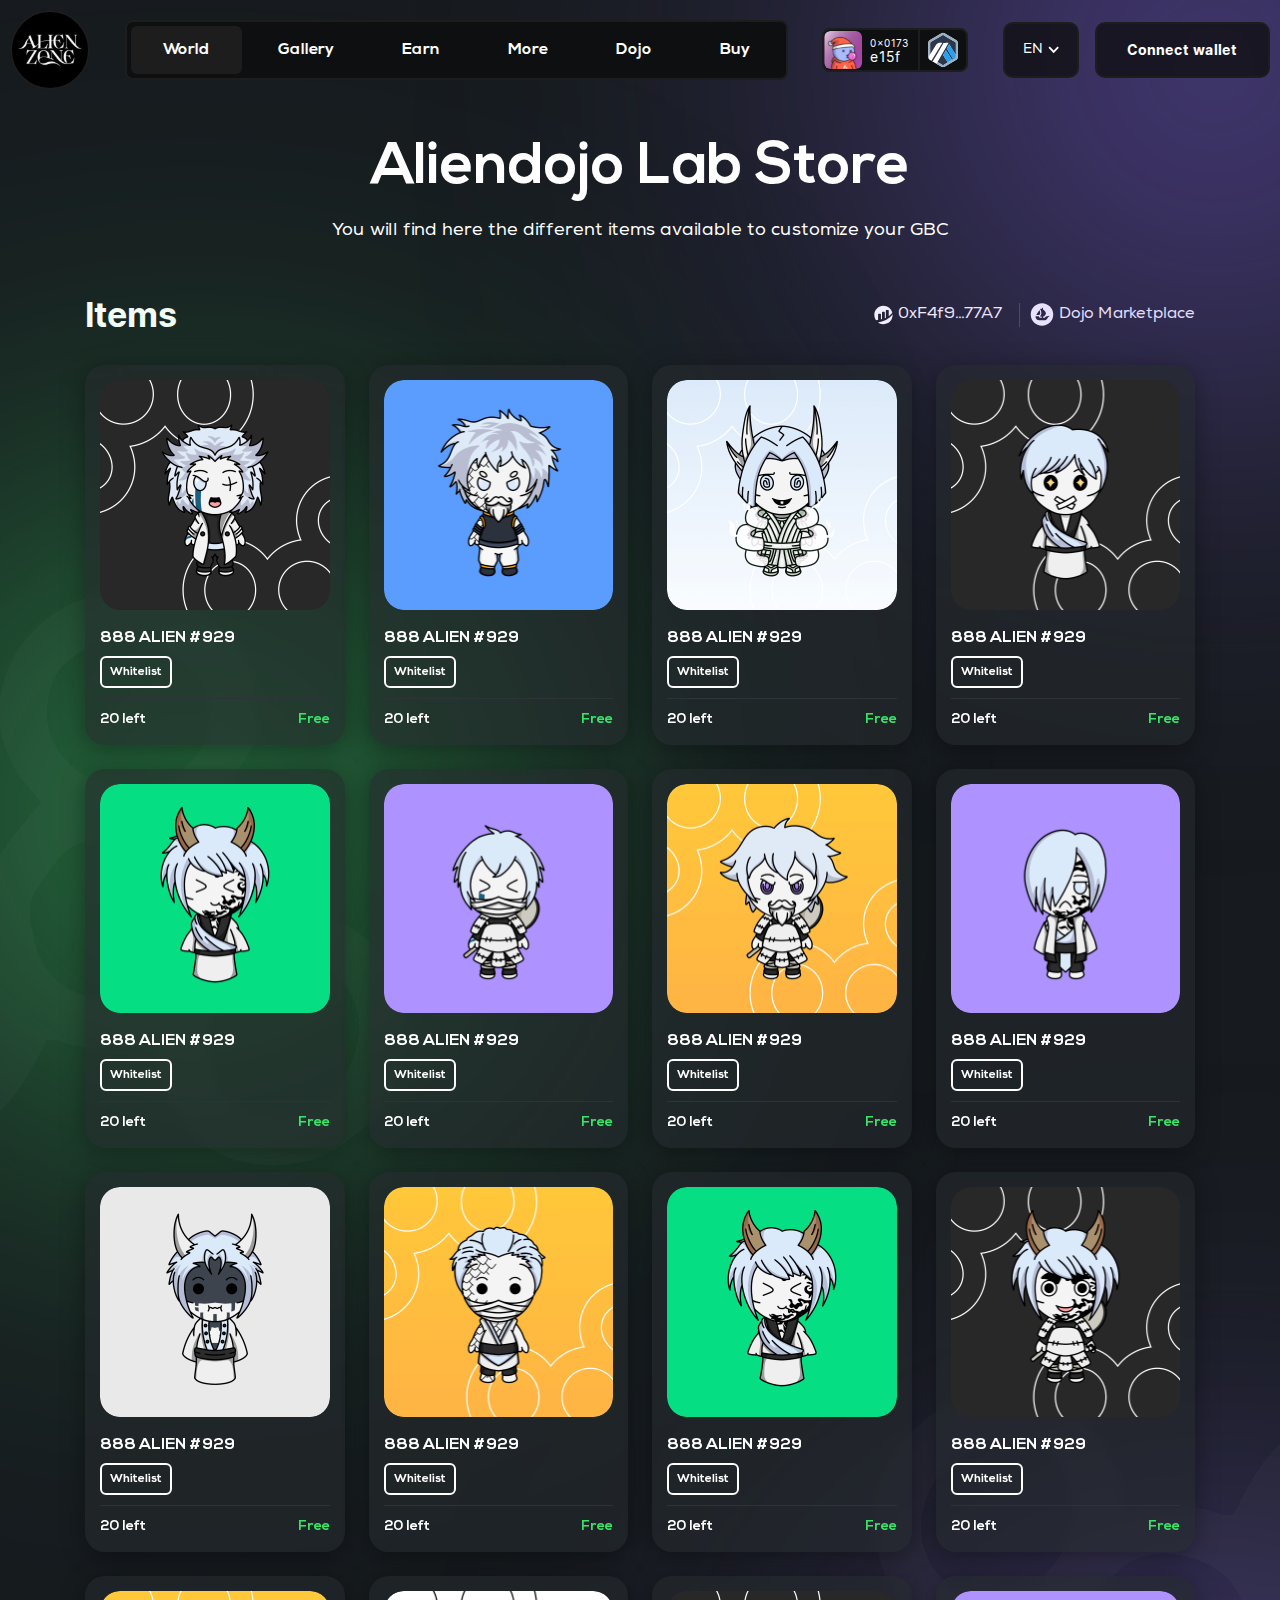
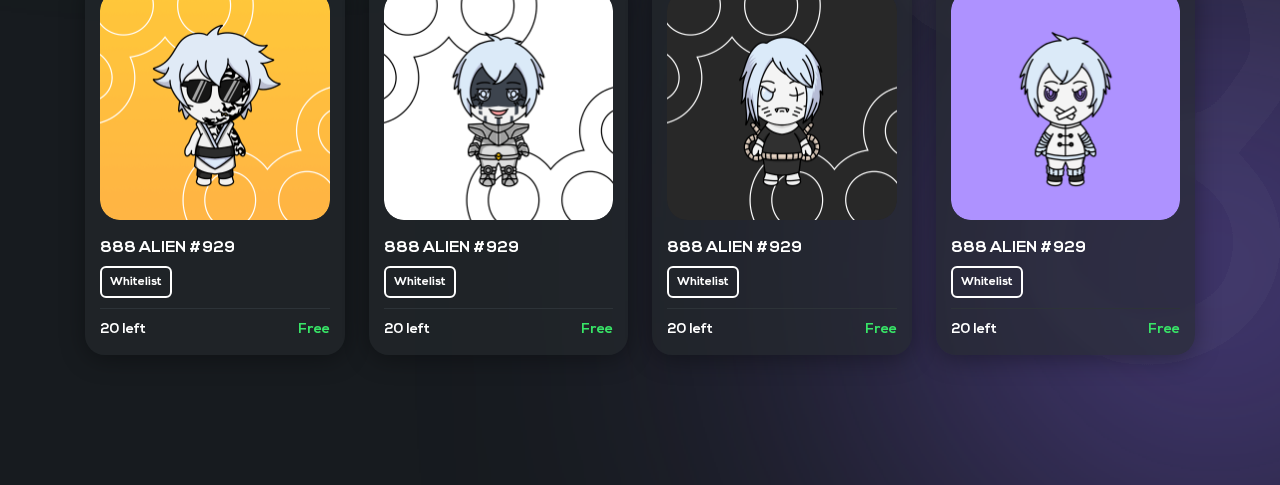
==== store.html @ dcb6799f "First commit" ====
<!DOCTYPE html>
<html lang="en">
  <head>
    <meta charset="UTF-8" />
    <meta name="viewport" content="width=device-width, initial-scale=1.0" />
    <title>Store</title>
    <link rel="stylesheet" href="./css/main.css" />
    <script defer src="./js/main.js"></script>
  </head>
  <body>
    <div class="wrapper relative min-h-screen w-full overflow-hidden">
      <!-- Lines -->
      <!--div
        class="lines absolute left-1/2 top-0 mx-auto flex w-full max-w-[1280px] -translate-x-1/2 justify-between tablet:hidden"
      >
        <div class="h-screen w-[1px] bg-[#252525]"></div>
        <div class="h-screen w-[1px] bg-[#252525]"></div>
        <div class="h-screen w-[1px] bg-[#252525]"></div>
        <div class="h-screen w-[1px] bg-[#252525]"></div>
      </div-->
      <!-- blurs -->
      <div
        class="absolute -right-[200px] -top-[200px] h-[530px] w-[530px] rounded-full bg-[#8B65FA]/75 blur-[250px] xs:-right-[70px] xs:-top-[70px] xs:h-[260px] xs:w-[260px]"
      ></div>
      <div
        class="absolute -bottom-[50px] -right-[200px] h-[530px] w-[530px] rounded-full bg-[#8B65FA]/75 blur-[250px] xs:-bottom-[200px] xs:right-[20px] xs:h-[260px] xs:w-[260px]"
      ></div>
      <div
        class="absolute -left-[70px] top-[550px] h-[530px] w-[530px] rounded-full bg-[#38E567]/75 blur-[250px] xs:bottom-1/2 xs:left-1/2 xs:h-[260px] xs:w-[260px] xs:-translate-x-1/2 xs:-translate-y-1"
      ></div>
      <img
        width="575"
        height="415"
        src="./img/graphic.png"
        alt="vector"
        class="absolute -left-[90px] top-[670px] rotate-90 tablet:max-w-[300px] xs:left-0 xs:top-1/2"
      />
      <img
        width="575"
        height="415"
        src="./img/graphic.png"
        alt="vector"
        class="absolute -right-[90px] bottom-[200px] -rotate-90 tablet:max-w-[300px] sm:hidden xs:bottom-1/2 xs:left-0"
      />
      <!-- Header -->
      <header class="absolute left-0 top-0 z-50 w-full xlg:px-[10px]">
        <div
          class="container relative z-[1000] flex w-full items-center justify-between space-x-5 pt-[10px] xlg:rounded-bl-[10px] xlg:rounded-br-[10px] xlg:bg-[#0D0D0D] xlg:py-[5px]"
        >
          <a
            href="./index.html"
            class="inline-block h-20 w-20 overflow-hidden rounded-full xlg:mr-auto xlg:h-[50px] xlg:w-[50px]"
          >
            <img
              class="h-full w-full object-cover"
              src="./img/logo.svg"
              alt=""
            />
          </a>
          <nav class="user xlg:hidden">
            <ul
              class="flex space-x-1 rounded-[8px] border-2 border-[#1D1D1D] bg-darkcolor px-1 py-1"
            >
              <li>
                <a href="#" class="nav-link bg-[#1D1D1D] hover:bg-[#1D1D1D]"
                  >World</a
                >
              </li>
              <li>
                <a href="#" class="nav-link hover:bg-[#1D1D1D]">Gallery</a>
              </li>
              <li>
                <a href="#" class="nav-link hover:bg-[#1D1D1D]">Earn</a>
              </li>
              <li>
                <a href="#" class="nav-link hover:bg-[#1D1D1D]">More</a>
              </li>
              <li>
                <a href="#" class="nav-link hover:bg-[#1D1D1D]">Dojo</a>
              </li>
              <li>
                <a href="#" class="nav-link hover:bg-[#1D1D1D]">Buy</a>
              </li>
            </ul>
          </nav>
          <a
            href="./wallet.html"
            class="flex rounded-[8px] border-[2px] border-[#1D1D1D] bg-darkcolor xlg:ml-auto"
          >
            <div class="flex items-center pr-[10px]">
              <img
                class="mr-2 h-[38px] w-[38px] overflow-hidden rounded-[6px] object-cover"
                src="./img/user-avatar.svg"
                alt="User avatar"
              />
              <div class="">
                <p
                  class="mb-[2.5px] font-inter text-[10px] leading-3 text-white"
                >
                  0x0173
                </p>
                <p class="font-inter text-[14px] leading-3 text-white">e15f</p>
              </div>
            </div>
            <div
              class="border border-b-0 border-l-[2px] border-r-0 border-t-0 border-[#1D1D1D] px-1 py-[2px]"
            >
              <img width="38" height="35px" src="./img/user-icon.svg" alt="" />
            </div>
          </a>
          <div class="flex space-x-4 xlg:hidden">
            <div class="header-lang-btn relative">
              <button
                value="EN"
                class="flex cursor-pointer items-center justify-center space-x-[6px] rounded-[10px] border-2 border-[#1D1D1D] bg-[#0D0D0D]/75 px-[18px] py-[16px]"
              >
                <p class="font-nexa text-[14px] uppercase leading-5 text-white">
                  EN
                </p>
                <svg
                  width="11"
                  height="8"
                  viewBox="0 0 11 8"
                  fill="none"
                  xmlns="http://www.w3.org/2000/svg"
                >
                  <path
                    d="M9.56209 0.500903L5.66948 4.39351L1.76282 0.500903L0.469971 1.79375L5.65543 7.24622L10.8549 1.79375L9.56209 0.500903Z"
                    fill="white"
                  />
                </svg>
              </button>
              <div
                class="header-lang-drop absolute left-0 top-full hidden w-full flex-col border-2 border-[#1D1D1D] bg-[#0D0D0D]/75"
              >
                <button
                  data-lang="RU"
                  class="px-[18px] py-2 text-left font-nexa text-[14px] uppercase leading-5 text-white"
                >
                  RU
                </button>
                <button
                  data-lang="AZ"
                  class="px-[18px] py-2 text-left font-nexa text-[14px] uppercase leading-5 text-white"
                >
                  AZ
                </button>
                <button
                  data-lang="EN"
                  class="px-[18px] py-2 text-left font-nexa text-[14px] uppercase leading-5 text-white"
                >
                  EN
                </button>
              </div>
            </div>
            <button
              class="inline-block w-full items-center rounded-[10px] border-2 border-[#1D1D1D] bg-[#0D0D0D]/75 px-[30px] py-[13px] font-nexa text-[14px] font-bold leading-5 text-white transition-all hover:border-darkcolor hover:bg-[#1D1D1D]"
            >
              Connect wallet
            </button>
          </div>
          <div
            class="hidden h-[30px] w-[30px] items-center justify-center px-[4px] py-[5px] xlg:flex"
          >
            <button class="burger flex h-full w-full flex-col justify-between">
              <span class="top-line h-[2px] w-full bg-white"></span>
              <span class="middle-line h-[2px] w-full bg-white"></span>
              <span class="bottom-line h-[2px] w-full bg-white"></span>
            </button>
          </div>
        </div>
        <div
          id="menu"
          class="pb-60px fixed left-0 top-[-100%] z-10 hidden h-screen w-full flex-col items-center overflow-y-auto bg-[#171b1f] px-[10px] pb-[60px] pt-[90px] xlg:flex xs:pb-8"
        >
          <ul class="mb-10 flex flex-col items-center space-y-10 xs:space-y-7">
            <li>
              <a
                href="#"
                class="font-nexa text-base font-bold leading-5 text-white"
                >World</a
              >
            </li>
            <li>
              <a
                href="#"
                class="font-nexa text-base font-bold leading-5 text-white"
                >Gallery</a
              >
            </li>
            <li>
              <a
                href="#"
                class="font-nexa text-base font-bold leading-5 text-white"
                >Earn</a
              >
            </li>
            <li>
              <a
                href="#"
                class="font-nexa text-base font-bold leading-5 text-white"
                >More</a
              >
            </li>
            <li>
              <a
                href="#"
                class="font-nexa text-base font-bold leading-5 text-white"
                >Dojo</a
              >
            </li>
            <li>
              <a
                href="#"
                class="font-nexa text-base font-bold leading-5 text-white"
                >Buy</a
              >
            </li>
          </ul>
          <div class="menu-lang-btn relative w-full max-w-[340px]">
            <button
              value="EN"
              class="flex w-full cursor-pointer items-center justify-center space-x-[6px] rounded-[10px] border-2 border-[#1D1D1D] bg-[#0d0d0d] px-[18px] py-[16px]"
            >
              <p class="font-nexa text-[14px] uppercase leading-5 text-white">
                EN
              </p>
              <svg
                width="11"
                height="8"
                viewBox="0 0 11 8"
                fill="none"
                xmlns="http://www.w3.org/2000/svg"
              >
                <path
                  d="M9.56209 0.500903L5.66948 4.39351L1.76282 0.500903L0.469971 1.79375L5.65543 7.24622L10.8549 1.79375L9.56209 0.500903Z"
                  fill="white"
                />
              </svg>
            </button>
            <div
              class="menu-lang-drop absolute left-0 top-full hidden w-full flex-col border-2 border-[#1D1D1D] bg-[#0D0D0D]"
            >
              <button
                data-lang="RU"
                class="px-[18px] py-2 text-center font-nexa text-[14px] uppercase leading-5 text-white"
              >
                RU
              </button>
              <button
                data-lang="AZ"
                class="px-[18px] py-2 text-center font-nexa text-[14px] uppercase leading-5 text-white"
              >
                AZ
              </button>
              <button
                data-lang="EN"
                class="px-[18px] py-2 text-center font-nexa text-[14px] uppercase leading-5 text-white"
              >
                EN
              </button>
            </div>
          </div>
          <button
            class="text-centerrounded-[10px] text-bold text-bold mt-[10px] w-full max-w-[340px] rounded-[10px] border-2 border-[#1D1D1D] bg-[#0d0d0d] px-5 py-[15px] font-nexa text-[14px] leading-4 text-white"
          >
            Connect wallet
          </button>
        </div>
      </header>
      <!-- Main -->
      <main>
        <div
          class="store mx-auto max-w-[1130px] pb-[130px] pl-[10px] pr-[10px] pt-[140px] sm:pb-[120px] sm:pt-[100px]"
        >
          <!-- Section head -->
          <div class="relative z-20 mb-[50px] text-center xs:mb-[30px]">
            <h1
              class="font-nexabold text-[58px] font-bold leading-none text-white sm:text-[40px] xs:text-[32px]"
            >
              Aliendojo Lab Store
            </h1>
            <p
              class="mt-5 font-nexa text-lg font-normal leading-[26px] text-white xs:text-base"
            >
              You will find here the different items available to customize your
              GBC
            </p>
          </div>
          <!-- Content -->
          <div
            class="mb-[30px] flex items-center justify-between xs:mb-5 xs:flex-col xs:items-start xs:gap-[10px]"
          >
            <h2
              class="font-inter text-[34px] font-bold leading-[41px] text-white xs:text-2xl xs:leading-[29px]"
            >
              Items
            </h2>
            <div class="flex items-center gap-[10px]">
              <div class="flex items-center gap-[5px]">
                <svg
                  width="20"
                  height="20"
                  viewBox="0 0 20 20"
                  fill="none"
                  xmlns="http://www.w3.org/2000/svg"
                >
                  <path
                    d="M5.10336 9.5625C5.10347 9.46015 5.12376 9.35882 5.16308 9.26432C5.2024 9.16982 5.25997 9.08401 5.3325 9.01179C5.40503 8.93957 5.49109 8.88236 5.58576 8.84345C5.68043 8.80453 5.78184 8.78467 5.88419 8.785L7.17836 8.78917C7.38464 8.78939 7.5824 8.87149 7.72818 9.01743C7.87397 9.16337 7.95586 9.36122 7.95586 9.5675V14.4625C8.10169 14.4192 8.28919 14.3733 8.49419 14.325C8.63642 14.2916 8.76319 14.2111 8.85395 14.0966C8.9447 13.9821 8.99412 13.8403 8.99419 13.6942V7.62167C8.99441 7.41545 9.07637 7.21773 9.22211 7.07184C9.36785 6.92594 9.56548 6.84377 9.77169 6.84333H11.0684C11.2748 6.84333 11.4728 6.92533 11.6187 7.0713C11.7647 7.21727 11.8467 7.41524 11.8467 7.62167V13.2575C11.8467 13.2575 12.1717 13.1258 12.4875 12.9925C12.6048 12.9427 12.7049 12.8595 12.7752 12.7532C12.8456 12.647 12.8832 12.5224 12.8834 12.395V5.675C12.8836 5.46864 12.9657 5.2708 13.1116 5.12488C13.2575 4.97896 13.4553 4.89689 13.6617 4.89666H14.9584C15.1648 4.89666 15.3628 4.97867 15.5087 5.12463C15.6547 5.2706 15.7367 5.46857 15.7367 5.675V11.2083C16.8609 10.3925 18 9.4125 18.9034 8.23333C19.0347 8.06238 19.1217 7.8616 19.1565 7.64888C19.1914 7.43616 19.1732 7.21811 19.1034 7.01416C18.4916 5.23096 17.344 3.68022 15.8175 2.57391C14.291 1.46759 12.4601 0.859704 10.575 0.833331C5.49252 0.765831 1.29169 4.91583 1.29336 10.0008C1.28833 11.6096 1.70802 13.1912 2.51002 14.5858C2.62053 14.7767 2.78321 14.932 2.97896 15.0336C3.1747 15.1351 3.39537 15.1787 3.61502 15.1592C3.86086 15.1375 4.16586 15.1067 4.52919 15.0642C4.68735 15.0463 4.8334 14.9709 4.93946 14.8522C5.04553 14.7336 5.10417 14.58 5.10419 14.4208L5.10336 9.5625ZM5.07502 17.4133C6.48497 18.4397 8.15862 19.0422 9.89924 19.15C11.6399 19.2578 13.3751 18.8665 14.9009 18.0219C16.4267 17.1774 17.6797 15.9148 18.5126 14.3826C19.3455 12.8504 19.7236 11.1122 19.6025 9.3725C16.255 14.3675 10.0742 16.7017 5.07502 17.4133Z"
                    fill="white"
                  />
                </svg>
                <span
                  class="font-nexa text-base font-normal leading-[19px] text-white xs:text-sm"
                  >0xF4f9...77A7</span
                >
              </div>
              <div
                class="h-6 w-2 flex-shrink-0 border-r-[1px] border-[#433f5c]"
              ></div>
              <div class="flex items-center gap-[5px]">
                <svg
                  width="24"
                  height="23"
                  viewBox="0 0 24 23"
                  fill="none"
                  xmlns="http://www.w3.org/2000/svg"
                >
                  <path
                    d="M12 0.25C5.78775 0.25 0.75 5.28775 0.75 11.5C0.75 17.7122 5.78775 22.75 12 22.75C18.2122 22.75 23.25 17.7122 23.25 11.5C23.25 5.28775 18.2145 0.25 12 0.25ZM6.30075 11.878L6.348 11.8015L9.27525 7.22275C9.318 7.1575 9.41925 7.16425 9.45075 7.23625C9.939 8.332 10.362 9.6955 10.164 10.5438C10.0808 10.8925 9.849 11.365 9.588 11.8015C9.55427 11.8655 9.51747 11.9278 9.47775 11.9882C9.46848 12.0017 9.45602 12.0126 9.4415 12.0201C9.42697 12.0275 9.41083 12.0313 9.3945 12.031H6.38625C6.36831 12.0312 6.35064 12.0266 6.33511 12.0176C6.31959 12.0086 6.30677 11.9956 6.29802 11.9799C6.28926 11.9643 6.2849 11.9465 6.28538 11.9286C6.28586 11.9106 6.29117 11.8932 6.30075 11.878ZM19.344 13.453C19.3442 13.473 19.3386 13.4926 19.3278 13.5094C19.317 13.5262 19.3015 13.5394 19.2833 13.5475C19.056 13.6442 18.2798 14.002 17.958 14.4498C17.1345 15.595 16.5068 17.233 15.1005 17.233H9.237C7.158 17.233 5.475 15.5433 5.475 13.4575V13.39C5.475 13.336 5.52 13.291 5.57625 13.291H8.84325C8.9085 13.291 8.95575 13.3495 8.95125 13.4147C8.9265 13.6262 8.967 13.8445 9.06825 14.0425C9.26175 14.4362 9.6645 14.6815 10.0988 14.6815H11.7165V13.4193H10.1168C10.0981 13.4189 10.0799 13.4134 10.064 13.4036C10.0482 13.3937 10.0353 13.3797 10.0268 13.3631C10.0183 13.3465 10.0144 13.3279 10.0156 13.3092C10.0168 13.2906 10.0229 13.2726 10.0335 13.2573C10.2635 12.9296 10.4776 12.5909 10.6747 12.2425C10.8251 11.9823 10.9596 11.7134 11.0775 11.437C11.1 11.3875 11.118 11.3358 11.1382 11.2863C11.1697 11.1985 11.2013 11.1152 11.2238 11.0342C11.2463 10.9645 11.2665 10.8925 11.2845 10.825C11.3378 10.5827 11.3635 10.3351 11.361 10.087C11.361 9.98485 11.3565 9.88275 11.3475 9.781C11.343 9.67075 11.3295 9.5605 11.316 9.45025C11.307 9.3535 11.289 9.25675 11.271 9.15775C11.2456 9.01042 11.2149 8.86407 11.1787 8.719L11.1653 8.66275C11.1383 8.5615 11.1135 8.467 11.082 8.36575C10.9925 8.05768 10.8896 7.75365 10.7737 7.4545C10.7336 7.34191 10.6893 7.23084 10.641 7.1215C10.5735 6.955 10.5037 6.80425 10.4407 6.6625C10.4096 6.60191 10.3804 6.54038 10.353 6.478C10.3215 6.4105 10.29 6.343 10.2563 6.27775C10.2338 6.22825 10.2068 6.181 10.1888 6.136L9.99075 5.7715C9.96375 5.722 10.0087 5.66125 10.0627 5.677L11.3003 6.01225H11.3093L11.4713 6.0595L11.6512 6.109L11.7165 6.127V5.3935C11.7165 5.038 12 4.75 12.3533 4.75C12.5288 4.75 12.6885 4.822 12.801 4.939C12.9206 5.06002 12.9877 5.22333 12.9877 5.3935V6.48475L13.1205 6.52075C13.1295 6.52525 13.1408 6.52975 13.1498 6.5365C13.1813 6.559 13.2285 6.595 13.287 6.64C13.3342 6.676 13.3838 6.721 13.4423 6.76825C13.6272 6.91908 13.8066 7.07669 13.98 7.24075C14.1802 7.4275 14.4053 7.64575 14.6213 7.88875C14.682 7.9585 14.7405 8.026 14.8013 8.10025C14.8598 8.1745 14.925 8.2465 14.979 8.3185C15.0533 8.41525 15.1298 8.5165 15.1995 8.62225C15.231 8.67175 15.2693 8.7235 15.2985 8.773C15.3885 8.90575 15.465 9.043 15.5392 9.18025C15.5707 9.24325 15.6023 9.313 15.6293 9.3805C15.7125 9.565 15.7777 9.75175 15.8182 9.94075C15.8317 9.98125 15.8408 10.024 15.8453 10.0645V10.0735C15.8588 10.1275 15.8632 10.186 15.8677 10.2468C15.8942 10.5237 15.8604 10.8031 15.7687 11.0657C15.7395 11.1445 15.7125 11.2255 15.6765 11.3043C15.607 11.4675 15.5243 11.6248 15.429 11.7745C15.3975 11.8307 15.3592 11.8892 15.3232 11.9455C15.2827 12.004 15.24 12.0603 15.204 12.1143C15.1525 12.1852 15.0985 12.2542 15.042 12.3212C14.9925 12.3887 14.943 12.4563 14.8868 12.517C14.8131 12.6065 14.7366 12.6935 14.6572 12.778C14.6122 12.832 14.5627 12.8882 14.511 12.9377C14.4615 12.994 14.4097 13.0435 14.3647 13.0885C14.286 13.1673 14.223 13.2258 14.169 13.2775L14.0408 13.3923C14.0227 13.4098 13.9984 13.4195 13.9733 13.4193H12.9877V14.6815H14.2275C14.5042 14.6815 14.7675 14.5848 14.9813 14.4025C15.0533 14.3395 15.3705 14.065 15.7463 13.651C15.7585 13.6364 15.775 13.6262 15.7935 13.6218L19.2158 12.6318C19.2307 12.6274 19.2465 12.6267 19.2618 12.6295C19.2771 12.6324 19.2916 12.6387 19.304 12.6481C19.3165 12.6575 19.3266 12.6696 19.3335 12.6836C19.3404 12.6975 19.344 12.7129 19.344 12.7285V13.453Z"
                    fill="white"
                  />
                </svg>
                <span
                  class="font-nexa text-base font-normal leading-[19px] text-white xs:text-sm"
                  >Dojo Marketplace</span
                >
              </div>
            </div>
          </div>

          <!-- Content Inner -->
          <div
            class="cards grid grid-cols-4 gap-6 md:grid-cols-3 md:gap-[10px] sm:grid-cols-2"
          >
            <a
              href="./whitelist.html"
              class="rounded-[20px] bg-cardbg p-[15px] shadow-cardshadow backdrop-blur-sm xs:rounded-xl xs:p-[10px]"
            >
              <img
                src="./img/card-img1.png"
                alt="Card img"
                class="max-w-full overflow-hidden rounded-[20px] object-cover xs:rounded-xl"
              />
              <div class="mt-5 flex flex-col xs:mt-[10px]">
                <div>
                  <h3
                    class="mb-[10px] font-nexabold text-base font-bold uppercase leading-none text-white xs:mb-[5px] xs:text-[12px]"
                  >
                    888 ALIEN #929
                  </h3>
                  <button
                    class="rounded-md border-2 border-white p-2 font-nexabold text-[12px] font-bold leading-none text-white xs:rounded xs:p-[5px] xs:text-[10px]"
                  >
                    Whitelist
                  </button>
                </div>
                <div
                  class="mt-[10px] flex items-center justify-between border-t-[1px] border-[#2D3338] pt-[10px] xs:mt-[5px] xs:pt-[5px]"
                >
                  <p
                    class="leading-none] font-nexabold text-[14px] font-bold text-white xs:text-[12px]"
                  >
                    20 left
                  </p>
                  <p
                    class="leading-none] font-nexabold text-[14px] font-bold text-[#38E567] xs:text-[12px]"
                  >
                    Free
                  </p>
                </div>
              </div>
            </a>
            <a
              href="#"
              class="rounded-[20px] bg-cardbg p-[15px] shadow-cardshadow backdrop-blur-sm xs:rounded-xl xs:p-[10px]"
            >
              <img
                src="./img/card-img2.png"
                alt="Card img"
                class="max-w-full overflow-hidden rounded-[20px] object-cover xs:rounded-xl"
              />
              <div class="mt-5 flex flex-col xs:mt-[10px]">
                <div>
                  <h3
                    class="mb-[10px] font-nexabold text-base font-bold uppercase leading-none text-white xs:mb-[5px] xs:text-[12px]"
                  >
                    888 ALIEN #929
                  </h3>
                  <button
                    class="rounded-md border-2 border-white p-2 font-nexabold text-[12px] font-bold leading-none text-white xs:rounded xs:p-[5px] xs:text-[10px]"
                  >
                    Whitelist
                  </button>
                </div>
                <div
                  class="mt-[10px] flex items-center justify-between border-t-[1px] border-[#2D3338] pt-[10px] xs:mt-[5px] xs:pt-[5px]"
                >
                  <p
                    class="leading-none] font-nexabold text-[14px] font-bold text-white xs:text-[12px]"
                  >
                    20 left
                  </p>
                  <p
                    class="leading-none] font-nexabold text-[14px] font-bold text-[#38E567] xs:text-[12px]"
                  >
                    Free
                  </p>
                </div>
              </div>
            </a>
            <a
              href="#"
              class="rounded-[20px] bg-cardbg p-[15px] shadow-cardshadow backdrop-blur-sm xs:rounded-xl xs:p-[10px]"
            >
              <img
                src="./img/card-img3.png"
                alt="Card img"
                class="max-w-full overflow-hidden rounded-[20px] object-cover xs:rounded-xl"
              />
              <div class="mt-5 flex flex-col xs:mt-[10px]">
                <div>
                  <h3
                    class="mb-[10px] font-nexabold text-base font-bold uppercase leading-none text-white xs:mb-[5px] xs:text-[12px]"
                  >
                    888 ALIEN #929
                  </h3>
                  <button
                    class="rounded-md border-2 border-white p-2 font-nexabold text-[12px] font-bold leading-none text-white xs:rounded xs:p-[5px] xs:text-[10px]"
                  >
                    Whitelist
                  </button>
                </div>
                <div
                  class="mt-[10px] flex items-center justify-between border-t-[1px] border-[#2D3338] pt-[10px] xs:mt-[5px] xs:pt-[5px]"
                >
                  <p
                    class="leading-none] font-nexabold text-[14px] font-bold text-white xs:text-[12px]"
                  >
                    20 left
                  </p>
                  <p
                    class="leading-none] font-nexabold text-[14px] font-bold text-[#38E567] xs:text-[12px]"
                  >
                    Free
                  </p>
                </div>
              </div>
            </a>
            <a
              href="#"
              class="rounded-[20px] bg-cardbg p-[15px] shadow-cardshadow backdrop-blur-sm xs:rounded-xl xs:p-[10px]"
            >
              <img
                src="./img/card-img4.png"
                alt="Card img"
                class="max-w-full overflow-hidden rounded-[20px] object-cover xs:rounded-xl"
              />
              <div class="mt-5 flex flex-col xs:mt-[10px]">
                <div>
                  <h3
                    class="mb-[10px] font-nexabold text-base font-bold uppercase leading-none text-white xs:mb-[5px] xs:text-[12px]"
                  >
                    888 ALIEN #929
                  </h3>
                  <button
                    class="rounded-md border-2 border-white p-2 font-nexabold text-[12px] font-bold leading-none text-white xs:rounded xs:p-[5px] xs:text-[10px]"
                  >
                    Whitelist
                  </button>
                </div>
                <div
                  class="mt-[10px] flex items-center justify-between border-t-[1px] border-[#2D3338] pt-[10px] xs:mt-[5px] xs:pt-[5px]"
                >
                  <p
                    class="leading-none] font-nexabold text-[14px] font-bold text-white xs:text-[12px]"
                  >
                    20 left
                  </p>
                  <p
                    class="leading-none] font-nexabold text-[14px] font-bold text-[#38E567] xs:text-[12px]"
                  >
                    Free
                  </p>
                </div>
              </div>
            </a>
            <a
              href="#"
              class="rounded-[20px] bg-cardbg p-[15px] shadow-cardshadow backdrop-blur-sm xs:rounded-xl xs:p-[10px]"
            >
              <img
                src="./img/card-img5.png"
                alt="Card img"
                class="max-w-full overflow-hidden rounded-[20px] object-cover xs:rounded-xl"
              />
              <div class="mt-5 flex flex-col xs:mt-[10px]">
                <div>
                  <h3
                    class="mb-[10px] font-nexabold text-base font-bold uppercase leading-none text-white xs:mb-[5px] xs:text-[12px]"
                  >
                    888 ALIEN #929
                  </h3>
                  <button
                    class="rounded-md border-2 border-white p-2 font-nexabold text-[12px] font-bold leading-none text-white xs:rounded xs:p-[5px] xs:text-[10px]"
                  >
                    Whitelist
                  </button>
                </div>
                <div
                  class="mt-[10px] flex items-center justify-between border-t-[1px] border-[#2D3338] pt-[10px] xs:mt-[5px] xs:pt-[5px]"
                >
                  <p
                    class="leading-none] font-nexabold text-[14px] font-bold text-white xs:text-[12px]"
                  >
                    20 left
                  </p>
                  <p
                    class="leading-none] font-nexabold text-[14px] font-bold text-[#38E567] xs:text-[12px]"
                  >
                    Free
                  </p>
                </div>
              </div>
            </a>
            <a
              href="#"
              class="rounded-[20px] bg-cardbg p-[15px] shadow-cardshadow backdrop-blur-sm xs:rounded-xl xs:p-[10px]"
            >
              <img
                src="./img/card-img6.png"
                alt="Card img"
                class="max-w-full overflow-hidden rounded-[20px] object-cover xs:rounded-xl"
              />
              <div class="mt-5 flex flex-col xs:mt-[10px]">
                <div>
                  <h3
                    class="mb-[10px] font-nexabold text-base font-bold uppercase leading-none text-white xs:mb-[5px] xs:text-[12px]"
                  >
                    888 ALIEN #929
                  </h3>
                  <button
                    class="rounded-md border-2 border-white p-2 font-nexabold text-[12px] font-bold leading-none text-white xs:rounded xs:p-[5px] xs:text-[10px]"
                  >
                    Whitelist
                  </button>
                </div>
                <div
                  class="mt-[10px] flex items-center justify-between border-t-[1px] border-[#2D3338] pt-[10px] xs:mt-[5px] xs:pt-[5px]"
                >
                  <p
                    class="leading-none] font-nexabold text-[14px] font-bold text-white xs:text-[12px]"
                  >
                    20 left
                  </p>
                  <p
                    class="leading-none] font-nexabold text-[14px] font-bold text-[#38E567] xs:text-[12px]"
                  >
                    Free
                  </p>
                </div>
              </div>
            </a>
            <a
              href="#"
              class="rounded-[20px] bg-cardbg p-[15px] shadow-cardshadow backdrop-blur-sm xs:rounded-xl xs:p-[10px]"
            >
              <img
                src="./img/card-img7.png"
                alt="Card img"
                class="max-w-full overflow-hidden rounded-[20px] object-cover xs:rounded-xl"
              />
              <div class="mt-5 flex flex-col xs:mt-[10px]">
                <div>
                  <h3
                    class="mb-[10px] font-nexabold text-base font-bold uppercase leading-none text-white xs:mb-[5px] xs:text-[12px]"
                  >
                    888 ALIEN #929
                  </h3>
                  <button
                    class="rounded-md border-2 border-white p-2 font-nexabold text-[12px] font-bold leading-none text-white xs:rounded xs:p-[5px] xs:text-[10px]"
                  >
                    Whitelist
                  </button>
                </div>
                <div
                  class="mt-[10px] flex items-center justify-between border-t-[1px] border-[#2D3338] pt-[10px] xs:mt-[5px] xs:pt-[5px]"
                >
                  <p
                    class="leading-none] font-nexabold text-[14px] font-bold text-white xs:text-[12px]"
                  >
                    20 left
                  </p>
                  <p
                    class="leading-none] font-nexabold text-[14px] font-bold text-[#38E567] xs:text-[12px]"
                  >
                    Free
                  </p>
                </div>
              </div>
            </a>
            <a
              href="#"
              class="rounded-[20px] bg-cardbg p-[15px] shadow-cardshadow backdrop-blur-sm xs:rounded-xl xs:p-[10px]"
            >
              <img
                src="./img/card-img8.png"
                alt="Card img"
                class="max-w-full overflow-hidden rounded-[20px] object-cover xs:rounded-xl"
              />
              <div class="mt-5 flex flex-col xs:mt-[10px]">
                <div>
                  <h3
                    class="mb-[10px] font-nexabold text-base font-bold uppercase leading-none text-white xs:mb-[5px] xs:text-[12px]"
                  >
                    888 ALIEN #929
                  </h3>
                  <button
                    class="rounded-md border-2 border-white p-2 font-nexabold text-[12px] font-bold leading-none text-white xs:rounded xs:p-[5px] xs:text-[10px]"
                  >
                    Whitelist
                  </button>
                </div>
                <div
                  class="mt-[10px] flex items-center justify-between border-t-[1px] border-[#2D3338] pt-[10px] xs:mt-[5px] xs:pt-[5px]"
                >
                  <p
                    class="leading-none] font-nexabold text-[14px] font-bold text-white xs:text-[12px]"
                  >
                    20 left
                  </p>
                  <p
                    class="leading-none] font-nexabold text-[14px] font-bold text-[#38E567] xs:text-[12px]"
                  >
                    Free
                  </p>
                </div>
              </div>
            </a>
            <a
              href="#"
              class="rounded-[20px] bg-cardbg p-[15px] shadow-cardshadow backdrop-blur-sm xs:rounded-xl xs:p-[10px]"
            >
              <img
                src="./img/card-img9.png"
                alt="Card img"
                class="max-w-full overflow-hidden rounded-[20px] object-cover xs:rounded-xl"
              />
              <div class="mt-5 flex flex-col xs:mt-[10px]">
                <div>
                  <h3
                    class="mb-[10px] font-nexabold text-base font-bold uppercase leading-none text-white xs:mb-[5px] xs:text-[12px]"
                  >
                    888 ALIEN #929
                  </h3>
                  <button
                    class="rounded-md border-2 border-white p-2 font-nexabold text-[12px] font-bold leading-none text-white xs:rounded xs:p-[5px] xs:text-[10px]"
                  >
                    Whitelist
                  </button>
                </div>
                <div
                  class="mt-[10px] flex items-center justify-between border-t-[1px] border-[#2D3338] pt-[10px] xs:mt-[5px] xs:pt-[5px]"
                >
                  <p
                    class="leading-none] font-nexabold text-[14px] font-bold text-white xs:text-[12px]"
                  >
                    20 left
                  </p>
                  <p
                    class="leading-none] font-nexabold text-[14px] font-bold text-[#38E567] xs:text-[12px]"
                  >
                    Free
                  </p>
                </div>
              </div>
            </a>
            <a
              href="#"
              class="rounded-[20px] bg-cardbg p-[15px] shadow-cardshadow backdrop-blur-sm xs:rounded-xl xs:p-[10px]"
            >
              <img
                src="./img/card-img10.png"
                alt="Card img"
                class="max-w-full overflow-hidden rounded-[20px] object-cover xs:rounded-xl"
              />
              <div class="mt-5 flex flex-col xs:mt-[10px]">
                <div>
                  <h3
                    class="mb-[10px] font-nexabold text-base font-bold uppercase leading-none text-white xs:mb-[5px] xs:text-[12px]"
                  >
                    888 ALIEN #929
                  </h3>
                  <button
                    class="rounded-md border-2 border-white p-2 font-nexabold text-[12px] font-bold leading-none text-white xs:rounded xs:p-[5px] xs:text-[10px]"
                  >
                    Whitelist
                  </button>
                </div>
                <div
                  class="mt-[10px] flex items-center justify-between border-t-[1px] border-[#2D3338] pt-[10px] xs:mt-[5px] xs:pt-[5px]"
                >
                  <p
                    class="leading-none] font-nexabold text-[14px] font-bold text-white xs:text-[12px]"
                  >
                    20 left
                  </p>
                  <p
                    class="leading-none] font-nexabold text-[14px] font-bold text-[#38E567] xs:text-[12px]"
                  >
                    Free
                  </p>
                </div>
              </div>
            </a>
            <a
              href="#"
              class="rounded-[20px] bg-cardbg p-[15px] shadow-cardshadow backdrop-blur-sm xs:rounded-xl xs:p-[10px]"
            >
              <img
                src="./img/card-img11.png"
                alt="Card img"
                class="max-w-full overflow-hidden rounded-[20px] object-cover xs:rounded-xl"
              />
              <div class="mt-5 flex flex-col xs:mt-[10px]">
                <div>
                  <h3
                    class="mb-[10px] font-nexabold text-base font-bold uppercase leading-none text-white xs:mb-[5px] xs:text-[12px]"
                  >
                    888 ALIEN #929
                  </h3>
                  <button
                    class="rounded-md border-2 border-white p-2 font-nexabold text-[12px] font-bold leading-none text-white xs:rounded xs:p-[5px] xs:text-[10px]"
                  >
                    Whitelist
                  </button>
                </div>
                <div
                  class="mt-[10px] flex items-center justify-between border-t-[1px] border-[#2D3338] pt-[10px] xs:mt-[5px] xs:pt-[5px]"
                >
                  <p
                    class="leading-none] font-nexabold text-[14px] font-bold text-white xs:text-[12px]"
                  >
                    20 left
                  </p>
                  <p
                    class="leading-none] font-nexabold text-[14px] font-bold text-[#38E567] xs:text-[12px]"
                  >
                    Free
                  </p>
                </div>
              </div>
            </a>
            <a
              href="#"
              class="rounded-[20px] bg-cardbg p-[15px] shadow-cardshadow backdrop-blur-sm xs:rounded-xl xs:p-[10px]"
            >
              <img
                src="./img/card-img12.png"
                alt="Card img"
                class="max-w-full overflow-hidden rounded-[20px] object-cover xs:rounded-xl"
              />
              <div class="mt-5 flex flex-col xs:mt-[10px]">
                <div>
                  <h3
                    class="mb-[10px] font-nexabold text-base font-bold uppercase leading-none text-white xs:mb-[5px] xs:text-[12px]"
                  >
                    888 ALIEN #929
                  </h3>
                  <button
                    class="rounded-md border-2 border-white p-2 font-nexabold text-[12px] font-bold leading-none text-white xs:rounded xs:p-[5px] xs:text-[10px]"
                  >
                    Whitelist
                  </button>
                </div>
                <div
                  class="mt-[10px] flex items-center justify-between border-t-[1px] border-[#2D3338] pt-[10px] xs:mt-[5px] xs:pt-[5px]"
                >
                  <p
                    class="leading-none] font-nexabold text-[14px] font-bold text-white xs:text-[12px]"
                  >
                    20 left
                  </p>
                  <p
                    class="leading-none] font-nexabold text-[14px] font-bold text-[#38E567] xs:text-[12px]"
                  >
                    Free
                  </p>
                </div>
              </div>
            </a>
            <a
              href="#"
              class="rounded-[20px] bg-cardbg p-[15px] shadow-cardshadow backdrop-blur-sm xs:rounded-xl xs:p-[10px]"
            >
              <img
                src="./img/card-img13.png"
                alt="Card img"
                class="max-w-full overflow-hidden rounded-[20px] object-cover xs:rounded-xl"
              />
              <div class="mt-5 flex flex-col xs:mt-[10px]">
                <div>
                  <h3
                    class="mb-[10px] font-nexabold text-base font-bold uppercase leading-none text-white xs:mb-[5px] xs:text-[12px]"
                  >
                    888 ALIEN #929
                  </h3>
                  <button
                    class="rounded-md border-2 border-white p-2 font-nexabold text-[12px] font-bold leading-none text-white xs:rounded xs:p-[5px] xs:text-[10px]"
                  >
                    Whitelist
                  </button>
                </div>
                <div
                  class="mt-[10px] flex items-center justify-between border-t-[1px] border-[#2D3338] pt-[10px] xs:mt-[5px] xs:pt-[5px]"
                >
                  <p
                    class="leading-none] font-nexabold text-[14px] font-bold text-white xs:text-[12px]"
                  >
                    20 left
                  </p>
                  <p
                    class="leading-none] font-nexabold text-[14px] font-bold text-[#38E567] xs:text-[12px]"
                  >
                    Free
                  </p>
                </div>
              </div>
            </a>
            <a
              href="#"
              class="rounded-[20px] bg-cardbg p-[15px] shadow-cardshadow backdrop-blur-sm xs:rounded-xl xs:p-[10px]"
            >
              <img
                src="./img/card-img14.png"
                alt="Card img"
                class="max-w-full overflow-hidden rounded-[20px] object-cover xs:rounded-xl"
              />
              <div class="mt-5 flex flex-col xs:mt-[10px]">
                <div>
                  <h3
                    class="mb-[10px] font-nexabold text-base font-bold uppercase leading-none text-white xs:mb-[5px] xs:text-[12px]"
                  >
                    888 ALIEN #929
                  </h3>
                  <button
                    class="rounded-md border-2 border-white p-2 font-nexabold text-[12px] font-bold leading-none text-white xs:rounded xs:p-[5px] xs:text-[10px]"
                  >
                    Whitelist
                  </button>
                </div>
                <div
                  class="mt-[10px] flex items-center justify-between border-t-[1px] border-[#2D3338] pt-[10px] xs:mt-[5px] xs:pt-[5px]"
                >
                  <p
                    class="leading-none] font-nexabold text-[14px] font-bold text-white xs:text-[12px]"
                  >
                    20 left
                  </p>
                  <p
                    class="leading-none] font-nexabold text-[14px] font-bold text-[#38E567] xs:text-[12px]"
                  >
                    Free
                  </p>
                </div>
              </div>
            </a>
            <a
              href="#"
              class="rounded-[20px] bg-cardbg p-[15px] shadow-cardshadow backdrop-blur-sm xs:rounded-xl xs:p-[10px]"
            >
              <img
                src="./img/card-img15.png"
                alt="Card img"
                class="max-w-full overflow-hidden rounded-[20px] object-cover xs:rounded-xl"
              />
              <div class="mt-5 flex flex-col xs:mt-[10px]">
                <div>
                  <h3
                    class="mb-[10px] font-nexabold text-base font-bold uppercase leading-none text-white xs:mb-[5px] xs:text-[12px]"
                  >
                    888 ALIEN #929
                  </h3>
                  <button
                    class="rounded-md border-2 border-white p-2 font-nexabold text-[12px] font-bold leading-none text-white xs:rounded xs:p-[5px] xs:text-[10px]"
                  >
                    Whitelist
                  </button>
                </div>
                <div
                  class="mt-[10px] flex items-center justify-between border-t-[1px] border-[#2D3338] pt-[10px] xs:mt-[5px] xs:pt-[5px]"
                >
                  <p
                    class="leading-none] font-nexabold text-[14px] font-bold text-white xs:text-[12px]"
                  >
                    20 left
                  </p>
                  <p
                    class="leading-none] font-nexabold text-[14px] font-bold text-[#38E567] xs:text-[12px]"
                  >
                    Free
                  </p>
                </div>
              </div>
            </a>
            <a
              href="#"
              class="rounded-[20px] bg-cardbg p-[15px] shadow-cardshadow backdrop-blur-sm xs:rounded-xl xs:p-[10px]"
            >
              <img
                src="./img/card-img16.png"
                alt="Card img"
                class="max-w-full overflow-hidden rounded-[20px] object-cover xs:rounded-xl"
              />
              <div class="mt-5 flex flex-col xs:mt-[10px]">
                <div>
                  <h3
                    class="mb-[10px] font-nexabold text-base font-bold uppercase leading-none text-white xs:mb-[5px] xs:text-[12px]"
                  >
                    888 ALIEN #929
                  </h3>
                  <button
                    class="rounded-md border-2 border-white p-2 font-nexabold text-[12px] font-bold leading-none text-white xs:rounded xs:p-[5px] xs:text-[10px]"
                  >
                    Whitelist
                  </button>
                </div>
                <div
                  class="mt-[10px] flex items-center justify-between border-t-[1px] border-[#2D3338] pt-[10px] xs:mt-[5px] xs:pt-[5px]"
                >
                  <p
                    class="leading-none] font-nexabold text-[14px] font-bold text-white xs:text-[12px]"
                  >
                    20 left
                  </p>
                  <p
                    class="leading-none] font-nexabold text-[14px] font-bold text-[#38E567] xs:text-[12px]"
                  >
                    Free
                  </p>
                </div>
              </div>
            </a>
          </div>
        </div>
      </main>
    </div>
  </body>
</html>
---- css/main.css ----
@font-face {
  font-family: 'Nexa';

  src: url('../fonts/Nexa-Regular.woff2') format('woff2');

  font-weight: 400;

  font-style: normal;

  font-display: swap;
}

@font-face {
  font-family: 'Nexa';

  src: url('../fonts/Inter-Bold.woff2') format('woff2');

  font-weight: 700;

  font-style: normal;

  font-display: swap;
}

@font-face {
  font-family: 'NexaBold';

  src: url('../fonts/NexaBold.woff2') format('woff2');

  font-weight: 700;

  font-style: normal;

  font-display: swap;
}

@font-face {
  font-family: 'Inter';

  src: url('../fonts/Inter-Regular.woff2') format('woff2');

  font-weight: 400;

  font-style: normal;

  font-display: swap;
}

@font-face {
  font-family: 'Inter';

  src: url('../fonts/Inter-Bold.woff2') format('woff2');

  font-weight: 700;

  font-style: normal;

  font-display: swap;
}

/*
! tailwindcss v3.3.2 | MIT License | https://tailwindcss.com
*/

/*
1. Prevent padding and border from affecting element width. (https://github.com/mozdevs/cssremedy/issues/4)
2. Allow adding a border to an element by just adding a border-width. (https://github.com/tailwindcss/tailwindcss/pull/116)
*/

*,
::before,
::after {
  box-sizing: border-box;
  /* 1 */
  border-width: 0;
  /* 2 */
  border-style: solid;
  /* 2 */
  border-color: #e5e7eb;
  /* 2 */
}

::before,
::after {
  --tw-content: '';
}

/*
1. Use a consistent sensible line-height in all browsers.
2. Prevent adjustments of font size after orientation changes in iOS.
3. Use a more readable tab size.
4. Use the user's configured `sans` font-family by default.
5. Use the user's configured `sans` font-feature-settings by default.
6. Use the user's configured `sans` font-variation-settings by default.
*/

html {
  line-height: 1.5;
  /* 1 */
  -webkit-text-size-adjust: 100%;
  /* 2 */
  -moz-tab-size: 4;
  /* 3 */
  -o-tab-size: 4;
  tab-size: 4;
  /* 3 */
  font-family: ui-sans-serif, system-ui, -apple-system, BlinkMacSystemFont, "Segoe UI", Roboto, "Helvetica Neue", Arial, "Noto Sans", sans-serif, "Apple Color Emoji", "Segoe UI Emoji", "Segoe UI Symbol", "Noto Color Emoji";
  /* 4 */
  font-feature-settings: normal;
  /* 5 */
  font-variation-settings: normal;
  /* 6 */
}

/*
1. Remove the margin in all browsers.
2. Inherit line-height from `html` so users can set them as a class directly on the `html` element.
*/

body {
  margin: 0;
  /* 1 */
  line-height: inherit;
  /* 2 */
}

/*
1. Add the correct height in Firefox.
2. Correct the inheritance of border color in Firefox. (https://bugzilla.mozilla.org/show_bug.cgi?id=190655)
3. Ensure horizontal rules are visible by default.
*/

hr {
  height: 0;
  /* 1 */
  color: inherit;
  /* 2 */
  border-top-width: 1px;
  /* 3 */
}

/*
Add the correct text decoration in Chrome, Edge, and Safari.
*/

abbr:where([title]) {
  -webkit-text-decoration: underline dotted;
  text-decoration: underline dotted;
}

/*
Remove the default font size and weight for headings.
*/

h1,
h2,
h3,
h4,
h5,
h6 {
  font-size: inherit;
  font-weight: inherit;
}

/*
Reset links to optimize for opt-in styling instead of opt-out.
*/

a {
  color: inherit;
  text-decoration: inherit;
}

/*
Add the correct font weight in Edge and Safari.
*/

b,
strong {
  font-weight: bolder;
}

/*
1. Use the user's configured `mono` font family by default.
2. Correct the odd `em` font sizing in all browsers.
*/

code,
kbd,
samp,
pre {
  font-family: ui-monospace, SFMono-Regular, Menlo, Monaco, Consolas, "Liberation Mono", "Courier New", monospace;
  /* 1 */
  font-size: 1em;
  /* 2 */
}

/*
Add the correct font size in all browsers.
*/

small {
  font-size: 80%;
}

/*
Prevent `sub` and `sup` elements from affecting the line height in all browsers.
*/

sub,
sup {
  font-size: 75%;
  line-height: 0;
  position: relative;
  vertical-align: baseline;
}

sub {
  bottom: -0.25em;
}

sup {
  top: -0.5em;
}

/*
1. Remove text indentation from table contents in Chrome and Safari. (https://bugs.chromium.org/p/chromium/issues/detail?id=999088, https://bugs.webkit.org/show_bug.cgi?id=201297)
2. Correct table border color inheritance in all Chrome and Safari. (https://bugs.chromium.org/p/chromium/issues/detail?id=935729, https://bugs.webkit.org/show_bug.cgi?id=195016)
3. Remove gaps between table borders by default.
*/

table {
  text-indent: 0;
  /* 1 */
  border-color: inherit;
  /* 2 */
  border-collapse: collapse;
  /* 3 */
}

/*
1. Change the font styles in all browsers.
2. Remove the margin in Firefox and Safari.
3. Remove default padding in all browsers.
*/

button,
input,
optgroup,
select,
textarea {
  font-family: inherit;
  /* 1 */
  font-size: 100%;
  /* 1 */
  font-weight: inherit;
  /* 1 */
  line-height: inherit;
  /* 1 */
  color: inherit;
  /* 1 */
  margin: 0;
  /* 2 */
  padding: 0;
  /* 3 */
}

/*
Remove the inheritance of text transform in Edge and Firefox.
*/

button,
select {
  text-transform: none;
}

/*
1. Correct the inability to style clickable types in iOS and Safari.
2. Remove default button styles.
*/

button,
[type='button'],
[type='reset'],
[type='submit'] {
  -webkit-appearance: button;
  /* 1 */
  background-color: transparent;
  /* 2 */
  background-image: none;
  /* 2 */
}

/*
Use the modern Firefox focus style for all focusable elements.
*/

:-moz-focusring {
  outline: auto;
}

/*
Remove the additional `:invalid` styles in Firefox. (https://github.com/mozilla/gecko-dev/blob/2f9eacd9d3d995c937b4251a5557d95d494c9be1/layout/style/res/forms.css#L728-L737)
*/

:-moz-ui-invalid {
  box-shadow: none;
}

/*
Add the correct vertical alignment in Chrome and Firefox.
*/

progress {
  vertical-align: baseline;
}

/*
Correct the cursor style of increment and decrement buttons in Safari.
*/

::-webkit-inner-spin-button,
::-webkit-outer-spin-button {
  height: auto;
}

/*
1. Correct the odd appearance in Chrome and Safari.
2. Correct the outline style in Safari.
*/

[type='search'] {
  -webkit-appearance: textfield;
  /* 1 */
  outline-offset: -2px;
  /* 2 */
}

/*
Remove the inner padding in Chrome and Safari on macOS.
*/

::-webkit-search-decoration {
  -webkit-appearance: none;
}

/*
1. Correct the inability to style clickable types in iOS and Safari.
2. Change font properties to `inherit` in Safari.
*/

::-webkit-file-upload-button {
  -webkit-appearance: button;
  /* 1 */
  font: inherit;
  /* 2 */
}

/*
Add the correct display in Chrome and Safari.
*/

summary {
  display: list-item;
}

/*
Removes the default spacing and border for appropriate elements.
*/

blockquote,
dl,
dd,
h1,
h2,
h3,
h4,
h5,
h6,
hr,
figure,
p,
pre {
  margin: 0;
}

fieldset {
  margin: 0;
  padding: 0;
}

legend {
  padding: 0;
}

ol,
ul,
menu {
  list-style: none;
  margin: 0;
  padding: 0;
}

/*
Prevent resizing textareas horizontally by default.
*/

textarea {
  resize: vertical;
}

/*
1. Reset the default placeholder opacity in Firefox. (https://github.com/tailwindlabs/tailwindcss/issues/3300)
2. Set the default placeholder color to the user's configured gray 400 color.
*/

input::-moz-placeholder,
textarea::-moz-placeholder {
  opacity: 1;
  /* 1 */
  color: #9ca3af;
  /* 2 */
}

input::placeholder,
textarea::placeholder {
  opacity: 1;
  /* 1 */
  color: #9ca3af;
  /* 2 */
}

/*
Set the default cursor for buttons.
*/

button,
[role="button"] {
  cursor: pointer;
}

/*
Make sure disabled buttons don't get the pointer cursor.
*/

:disabled {
  cursor: default;
}

/*
1. Make replaced elements `display: block` by default. (https://github.com/mozdevs/cssremedy/issues/14)
2. Add `vertical-align: middle` to align replaced elements more sensibly by default. (https://github.com/jensimmons/cssremedy/issues/14#issuecomment-634934210)
   This can trigger a poorly considered lint error in some tools but is included by design.
*/

img,
svg,
video,
canvas,
audio,
iframe,
embed,
object {
  display: block;
  /* 1 */
  vertical-align: middle;
  /* 2 */
}

/*
Constrain images and videos to the parent width and preserve their intrinsic aspect ratio. (https://github.com/mozdevs/cssremedy/issues/14)
*/

img,
video {
  max-width: 100%;
  height: auto;
}

/* Make elements with the HTML hidden attribute stay hidden by default */

[hidden] {
  display: none;
}

body {
  min-height: 100%;
  min-width: 320px;
  overscroll-behavior: none;
  --tw-bg-opacity: 1;
  background-color: rgb(23 27 31 / var(--tw-bg-opacity));
}

*,
::before,
::after {
  --tw-border-spacing-x: 0;
  --tw-border-spacing-y: 0;
  --tw-translate-x: 0;
  --tw-translate-y: 0;
  --tw-rotate: 0;
  --tw-skew-x: 0;
  --tw-skew-y: 0;
  --tw-scale-x: 1;
  --tw-scale-y: 1;
  --tw-pan-x: ;
  --tw-pan-y: ;
  --tw-pinch-zoom: ;
  --tw-scroll-snap-strictness: proximity;
  --tw-gradient-from-position: ;
  --tw-gradient-via-position: ;
  --tw-gradient-to-position: ;
  --tw-ordinal: ;
  --tw-slashed-zero: ;
  --tw-numeric-figure: ;
  --tw-numeric-spacing: ;
  --tw-numeric-fraction: ;
  --tw-ring-inset: ;
  --tw-ring-offset-width: 0px;
  --tw-ring-offset-color: #fff;
  --tw-ring-color: rgb(59 130 246 / 0.5);
  --tw-ring-offset-shadow: 0 0 #0000;
  --tw-ring-shadow: 0 0 #0000;
  --tw-shadow: 0 0 #0000;
  --tw-shadow-colored: 0 0 #0000;
  --tw-blur: ;
  --tw-brightness: ;
  --tw-contrast: ;
  --tw-grayscale: ;
  --tw-hue-rotate: ;
  --tw-invert: ;
  --tw-saturate: ;
  --tw-sepia: ;
  --tw-drop-shadow: ;
  --tw-backdrop-blur: ;
  --tw-backdrop-brightness: ;
  --tw-backdrop-contrast: ;
  --tw-backdrop-grayscale: ;
  --tw-backdrop-hue-rotate: ;
  --tw-backdrop-invert: ;
  --tw-backdrop-opacity: ;
  --tw-backdrop-saturate: ;
  --tw-backdrop-sepia: ;
}

::backdrop {
  --tw-border-spacing-x: 0;
  --tw-border-spacing-y: 0;
  --tw-translate-x: 0;
  --tw-translate-y: 0;
  --tw-rotate: 0;
  --tw-skew-x: 0;
  --tw-skew-y: 0;
  --tw-scale-x: 1;
  --tw-scale-y: 1;
  --tw-pan-x: ;
  --tw-pan-y: ;
  --tw-pinch-zoom: ;
  --tw-scroll-snap-strictness: proximity;
  --tw-gradient-from-position: ;
  --tw-gradient-via-position: ;
  --tw-gradient-to-position: ;
  --tw-ordinal: ;
  --tw-slashed-zero: ;
  --tw-numeric-figure: ;
  --tw-numeric-spacing: ;
  --tw-numeric-fraction: ;
  --tw-ring-inset: ;
  --tw-ring-offset-width: 0px;
  --tw-ring-offset-color: #fff;
  --tw-ring-color: rgb(59 130 246 / 0.5);
  --tw-ring-offset-shadow: 0 0 #0000;
  --tw-ring-shadow: 0 0 #0000;
  --tw-shadow: 0 0 #0000;
  --tw-shadow-colored: 0 0 #0000;
  --tw-blur: ;
  --tw-brightness: ;
  --tw-contrast: ;
  --tw-grayscale: ;
  --tw-hue-rotate: ;
  --tw-invert: ;
  --tw-saturate: ;
  --tw-sepia: ;
  --tw-drop-shadow: ;
  --tw-backdrop-blur: ;
  --tw-backdrop-brightness: ;
  --tw-backdrop-contrast: ;
  --tw-backdrop-grayscale: ;
  --tw-backdrop-hue-rotate: ;
  --tw-backdrop-invert: ;
  --tw-backdrop-opacity: ;
  --tw-backdrop-saturate: ;
  --tw-backdrop-sepia: ;
}

.container {
  width: 100%;
  margin-right: auto;
  margin-left: auto;
  padding-right: 10px;
  padding-left: 10px;
  max-width: 1380px;
}

.pointer-events-none {
  pointer-events: none;
}

.fixed {
  position: fixed;
}

.absolute {
  position: absolute;
}

.relative {
  position: relative;
}

.-bottom-\[10px\] {
  bottom: -10px;
}

.-bottom-\[180px\] {
  bottom: -180px;
}

.-bottom-\[200px\] {
  bottom: -200px;
}

.-bottom-\[300px\] {
  bottom: -300px;
}

.-bottom-\[50px\] {
  bottom: -50px;
}

.-left-\[300px\] {
  left: -300px;
}

.-left-\[70px\] {
  left: -70px;
}

.-left-\[90px\] {
  left: -90px;
}

.-right-\[180px\] {
  right: -180px;
}

.-right-\[200px\] {
  right: -200px;
}

.-right-\[90px\] {
  right: -90px;
}

.-top-\[200px\] {
  top: -200px;
}

.bottom-0 {
  bottom: 0px;
}

.bottom-\[200px\] {
  bottom: 200px;
}

.left-0 {
  left: 0px;
}

.left-1\/2 {
  left: 50%;
}

.left-\[230px\] {
  left: 230px;
}

.right-0 {
  right: 0px;
}

.right-\[200px\] {
  right: 200px;
}

.top-0 {
  top: 0px;
}

.top-\[-100\%\] {
  top: -100%;
}

.top-\[550px\] {
  top: 550px;
}

.top-\[670px\] {
  top: 670px;
}

.top-full {
  top: 100%;
}

.z-0 {
  z-index: 0;
}

.z-10 {
  z-index: 10;
}

.z-20 {
  z-index: 20;
}

.z-40 {
  z-index: 40;
}

.z-50 {
  z-index: 50;
}

.z-\[1000\] {
  z-index: 1000;
}

.z-\[4\] {
  z-index: 4;
}

.float-right {
  float: right;
}

.mx-auto {
  margin-left: auto;
  margin-right: auto;
}

.mb-1 {
  margin-bottom: 0.25rem;
}

.mb-10 {
  margin-bottom: 2.5rem;
}

.mb-\[10px\] {
  margin-bottom: 10px;
}

.mb-\[2\.5px\] {
  margin-bottom: 2.5px;
}

.mb-\[30px\] {
  margin-bottom: 30px;
}

.mb-\[50px\] {
  margin-bottom: 50px;
}

.mb-auto {
  margin-bottom: auto;
}

.mr-2 {
  margin-right: 0.5rem;
}

.mr-\[10px\] {
  margin-right: 10px;
}

.mt-10 {
  margin-top: 2.5rem;
}

.mt-11 {
  margin-top: 2.75rem;
}

.mt-5 {
  margin-top: 1.25rem;
}

.mt-6 {
  margin-top: 1.5rem;
}

.mt-7 {
  margin-top: 1.75rem;
}

.mt-\[10px\] {
  margin-top: 10px;
}

.mt-\[17\.5px\] {
  margin-top: 17.5px;
}

.mt-\[30px\] {
  margin-top: 30px;
}

.mt-\[35px\] {
  margin-top: 35px;
}

.mt-\[50px\] {
  margin-top: 50px;
}

.mt-\[5px\] {
  margin-top: 5px;
}

.mt-auto {
  margin-top: auto;
}

.block {
  display: block;
}

.inline-block {
  display: inline-block;
}

.flex {
  display: flex;
}

.inline-flex {
  display: inline-flex;
}

.grid {
  display: grid;
}

.hidden {
  display: none;
}

.h-20 {
  height: 5rem;
}

.h-6 {
  height: 1.5rem;
}

.h-\[100px\] {
  height: 100px;
}

.h-\[2px\] {
  height: 2px;
}

.h-\[30px\] {
  height: 30px;
}

.h-\[38px\] {
  height: 38px;
}

.h-\[400px\] {
  height: 400px;
}

.h-\[50px\] {
  height: 50px;
}

.h-\[530px\] {
  height: 530px;
}

.h-\[97px\] {
  height: 97px;
}

.h-auto {
  height: auto;
}

.h-full {
  height: 100%;
}

.h-screen {
  height: 100vh;
}

.max-h-\[212px\] {
  max-height: 212px;
}

.min-h-\[700px\] {
  min-height: 700px;
}

.min-h-screen {
  min-height: 100vh;
}

.w-1\/2 {
  width: 50%;
}

.w-2 {
  width: 0.5rem;
}

.w-20 {
  width: 5rem;
}

.w-\[100px\] {
  width: 100px;
}

.w-\[1px\] {
  width: 1px;
}

.w-\[30px\] {
  width: 30px;
}

.w-\[38px\] {
  width: 38px;
}

.w-\[400px\] {
  width: 400px;
}

.w-\[50\] {
  width: 50;
}

.w-\[530px\] {
  width: 530px;
}

.w-\[97px\] {
  width: 97px;
}

.w-full {
  width: 100%;
}

.max-w-\[1120px\] {
  max-width: 1120px;
}

.max-w-\[1130px\] {
  max-width: 1130px;
}

.max-w-\[1280px\] {
  max-width: 1280px;
}

.max-w-\[165px\] {
  max-width: 165px;
}

.max-w-\[230px\] {
  max-width: 230px;
}

.max-w-\[260px\] {
  max-width: 260px;
}

.max-w-\[300px\] {
  max-width: 300px;
}

.max-w-\[340px\] {
  max-width: 340px;
}

.max-w-\[384px\] {
  max-width: 384px;
}

.max-w-\[450px\] {
  max-width: 450px;
}

.max-w-\[460px\] {
  max-width: 460px;
}

.max-w-\[543px\] {
  max-width: 543px;
}

.max-w-\[545px\] {
  max-width: 545px;
}

.max-w-full {
  max-width: 100%;
}

.flex-shrink-0 {
  flex-shrink: 0;
}

.-translate-x-1\/2 {
  --tw-translate-x: -50%;
  transform: translate(var(--tw-translate-x), var(--tw-translate-y)) rotate(var(--tw-rotate)) skewX(var(--tw-skew-x)) skewY(var(--tw-skew-y)) scaleX(var(--tw-scale-x)) scaleY(var(--tw-scale-y));
}

.-rotate-90 {
  --tw-rotate: -90deg;
  transform: translate(var(--tw-translate-x), var(--tw-translate-y)) rotate(var(--tw-rotate)) skewX(var(--tw-skew-x)) skewY(var(--tw-skew-y)) scaleX(var(--tw-scale-x)) scaleY(var(--tw-scale-y));
}

.rotate-90 {
  --tw-rotate: 90deg;
  transform: translate(var(--tw-translate-x), var(--tw-translate-y)) rotate(var(--tw-rotate)) skewX(var(--tw-skew-x)) skewY(var(--tw-skew-y)) scaleX(var(--tw-scale-x)) scaleY(var(--tw-scale-y));
}

.transform {
  transform: translate(var(--tw-translate-x), var(--tw-translate-y)) rotate(var(--tw-rotate)) skewX(var(--tw-skew-x)) skewY(var(--tw-skew-y)) scaleX(var(--tw-scale-x)) scaleY(var(--tw-scale-y));
}

.cursor-pointer {
  cursor: pointer;
}

.grid-cols-4 {
  grid-template-columns: repeat(4, minmax(0, 1fr));
}

.flex-col {
  flex-direction: column;
}

.flex-wrap {
  flex-wrap: wrap;
}

.items-start {
  align-items: flex-start;
}

.items-center {
  align-items: center;
}

.justify-center {
  justify-content: center;
}

.justify-between {
  justify-content: space-between;
}

.gap-1 {
  gap: 0.25rem;
}

.gap-2 {
  gap: 0.5rem;
}

.gap-5 {
  gap: 1.25rem;
}

.gap-6 {
  gap: 1.5rem;
}

.gap-\[10px\] {
  gap: 10px;
}

.gap-\[15px\] {
  gap: 15px;
}

.gap-\[30px\] {
  gap: 30px;
}

.gap-\[5px\] {
  gap: 5px;
}

.gap-\[60px\] {
  gap: 60px;
}

.gap-\[7px\] {
  gap: 7px;
}

.space-x-1> :not([hidden])~ :not([hidden]) {
  --tw-space-x-reverse: 0;
  margin-right: calc(0.25rem * var(--tw-space-x-reverse));
  margin-left: calc(0.25rem * calc(1 - var(--tw-space-x-reverse)));
}

.space-x-4> :not([hidden])~ :not([hidden]) {
  --tw-space-x-reverse: 0;
  margin-right: calc(1rem * var(--tw-space-x-reverse));
  margin-left: calc(1rem * calc(1 - var(--tw-space-x-reverse)));
}

.space-x-5> :not([hidden])~ :not([hidden]) {
  --tw-space-x-reverse: 0;
  margin-right: calc(1.25rem * var(--tw-space-x-reverse));
  margin-left: calc(1.25rem * calc(1 - var(--tw-space-x-reverse)));
}

.space-x-6> :not([hidden])~ :not([hidden]) {
  --tw-space-x-reverse: 0;
  margin-right: calc(1.5rem * var(--tw-space-x-reverse));
  margin-left: calc(1.5rem * calc(1 - var(--tw-space-x-reverse)));
}

.space-x-\[6px\]> :not([hidden])~ :not([hidden]) {
  --tw-space-x-reverse: 0;
  margin-right: calc(6px * var(--tw-space-x-reverse));
  margin-left: calc(6px * calc(1 - var(--tw-space-x-reverse)));
}

.space-y-10> :not([hidden])~ :not([hidden]) {
  --tw-space-y-reverse: 0;
  margin-top: calc(2.5rem * calc(1 - var(--tw-space-y-reverse)));
  margin-bottom: calc(2.5rem * var(--tw-space-y-reverse));
}

.overflow-hidden {
  overflow: hidden;
}

.overflow-y-auto {
  overflow-y: auto;
}

.whitespace-nowrap {
  white-space: nowrap;
}

.rounded-\[10px\] {
  border-radius: 10px;
}

.rounded-\[20px\] {
  border-radius: 20px;
}

.rounded-\[30px\] {
  border-radius: 30px;
}

.rounded-\[5px\] {
  border-radius: 5px;
}

.rounded-\[6px\] {
  border-radius: 6px;
}

.rounded-\[8px\] {
  border-radius: 8px;
}

.rounded-full {
  border-radius: 9999px;
}

.rounded-lg {
  border-radius: 0.5rem;
}

.rounded-md {
  border-radius: 0.375rem;
}

.rounded-sm {
  border-radius: 0.125rem;
}

.rounded-xl {
  border-radius: 0.75rem;
}

.border {
  border-width: 1px;
}

.border-2 {
  border-width: 2px;
}

.border-\[1px\] {
  border-width: 1px;
}

.border-\[2px\] {
  border-width: 2px;
}

.border-b-0 {
  border-bottom-width: 0px;
}

.border-b-2 {
  border-bottom-width: 2px;
}

.border-l-\[2px\] {
  border-left-width: 2px;
}

.border-r-0 {
  border-right-width: 0px;
}

.border-r-\[1px\] {
  border-right-width: 1px;
}

.border-t-0 {
  border-top-width: 0px;
}

.border-t-\[1px\] {
  border-top-width: 1px;
}

.border-dashed {
  border-style: dashed;
}

.border-\[\#0E0F10\] {
  --tw-border-opacity: 1;
  border-color: rgb(14 15 16 / var(--tw-border-opacity));
}

.border-\[\#1D1D1D\] {
  --tw-border-opacity: 1;
  border-color: rgb(29 29 29 / var(--tw-border-opacity));
}

.border-\[\#2D3338\] {
  --tw-border-opacity: 1;
  border-color: rgb(45 51 56 / var(--tw-border-opacity));
}

.border-\[\#2F363D\] {
  --tw-border-opacity: 1;
  border-color: rgb(47 54 61 / var(--tw-border-opacity));
}

.border-\[\#433f5c\] {
  --tw-border-opacity: 1;
  border-color: rgb(67 63 92 / var(--tw-border-opacity));
}

.border-\[\#C8144A\] {
  --tw-border-opacity: 1;
  border-color: rgb(200 20 74 / var(--tw-border-opacity));
}

.border-white {
  --tw-border-opacity: 1;
  border-color: rgb(255 255 255 / var(--tw-border-opacity));
}

.bg-\[\#05de82\] {
  --tw-bg-opacity: 1;
  background-color: rgb(5 222 130 / var(--tw-bg-opacity));
}

.bg-\[\#0D0D0D\] {
  --tw-bg-opacity: 1;
  background-color: rgb(13 13 13 / var(--tw-bg-opacity));
}

.bg-\[\#0D0D0D\]\/75 {
  background-color: rgb(13 13 13 / 0.75);
}

.bg-\[\#0E0F10\] {
  --tw-bg-opacity: 1;
  background-color: rgb(14 15 16 / var(--tw-bg-opacity));
}

.bg-\[\#0d0d0d\] {
  --tw-bg-opacity: 1;
  background-color: rgb(13 13 13 / var(--tw-bg-opacity));
}

.bg-\[\#171B1F\] {
  --tw-bg-opacity: 1;
  background-color: rgb(23 27 31 / var(--tw-bg-opacity));
}

.bg-\[\#171b1f\] {
  --tw-bg-opacity: 1;
  background-color: rgb(23 27 31 / var(--tw-bg-opacity));
}

.bg-\[\#171b1f\]\/95 {
  background-color: rgb(23 27 31 / 0.95);
}

.bg-\[\#1D1D1D\] {
  --tw-bg-opacity: 1;
  background-color: rgb(29 29 29 / var(--tw-bg-opacity));
}

.bg-\[\#24292D\]\/60 {
  background-color: rgb(36 41 45 / 0.6);
}

.bg-\[\#252525\] {
  --tw-bg-opacity: 1;
  background-color: rgb(37 37 37 / var(--tw-bg-opacity));
}

.bg-\[\#38E567\]\/75 {
  background-color: rgb(56 229 103 / 0.75);
}

.bg-\[\#8B65FA\]\/75 {
  background-color: rgb(139 101 250 / 0.75);
}

.bg-cardbg {
  background-color: rgba(36, 41, 45, 0.6);
}

.bg-darkcolor {
  --tw-bg-opacity: 1;
  background-color: rgb(14 15 16 / var(--tw-bg-opacity));
}

.bg-white {
  --tw-bg-opacity: 1;
  background-color: rgb(255 255 255 / var(--tw-bg-opacity));
}

.bg-white\/10 {
  background-color: rgb(255 255 255 / 0.1);
}

.object-cover {
  -o-object-fit: cover;
  object-fit: cover;
}

.p-2 {
  padding: 0.5rem;
}

.p-\[10px\] {
  padding: 10px;
}

.p-\[15px\] {
  padding: 15px;
}

.px-1 {
  padding-left: 0.25rem;
  padding-right: 0.25rem;
}

.px-10 {
  padding-left: 2.5rem;
  padding-right: 2.5rem;
}

.px-5 {
  padding-left: 1.25rem;
  padding-right: 1.25rem;
}

.px-\[10px\] {
  padding-left: 10px;
  padding-right: 10px;
}

.px-\[17px\] {
  padding-left: 17px;
  padding-right: 17px;
}

.px-\[18px\] {
  padding-left: 18px;
  padding-right: 18px;
}

.px-\[30px\] {
  padding-left: 30px;
  padding-right: 30px;
}

.px-\[35px\] {
  padding-left: 35px;
  padding-right: 35px;
}

.px-\[4px\] {
  padding-left: 4px;
  padding-right: 4px;
}

.px-\[53px\] {
  padding-left: 53px;
  padding-right: 53px;
}

.px-\[7px\] {
  padding-left: 7px;
  padding-right: 7px;
}

.py-1 {
  padding-top: 0.25rem;
  padding-bottom: 0.25rem;
}

.py-2 {
  padding-top: 0.5rem;
  padding-bottom: 0.5rem;
}

.py-4 {
  padding-top: 1rem;
  padding-bottom: 1rem;
}

.py-\[13px\] {
  padding-top: 13px;
  padding-bottom: 13px;
}

.py-\[14px\] {
  padding-top: 14px;
  padding-bottom: 14px;
}

.py-\[15px\] {
  padding-top: 15px;
  padding-bottom: 15px;
}

.py-\[16px\] {
  padding-top: 16px;
  padding-bottom: 16px;
}

.py-\[17px\] {
  padding-top: 17px;
  padding-bottom: 17px;
}

.py-\[19px\] {
  padding-top: 19px;
  padding-bottom: 19px;
}

.py-\[20px\] {
  padding-top: 20px;
  padding-bottom: 20px;
}

.py-\[22px\] {
  padding-top: 22px;
  padding-bottom: 22px;
}

.py-\[2px\] {
  padding-top: 2px;
  padding-bottom: 2px;
}

.py-\[3px\] {
  padding-top: 3px;
  padding-bottom: 3px;
}

.py-\[5px\] {
  padding-top: 5px;
  padding-bottom: 5px;
}

.pb-5 {
  padding-bottom: 1.25rem;
}

.pb-\[100px\] {
  padding-bottom: 100px;
}

.pb-\[130px\] {
  padding-bottom: 130px;
}

.pb-\[60px\] {
  padding-bottom: 60px;
}

.pl-\[10px\] {
  padding-left: 10px;
}

.pr-\[10px\] {
  padding-right: 10px;
}

.pt-\[100px\] {
  padding-top: 100px;
}

.pt-\[10px\] {
  padding-top: 10px;
}

.pt-\[140px\] {
  padding-top: 140px;
}

.pt-\[150px\] {
  padding-top: 150px;
}

.pt-\[90px\] {
  padding-top: 90px;
}

.text-left {
  text-align: left;
}

.text-center {
  text-align: center;
}

.font-inter {
  font-family: Inter, sans-serif;
}

.font-nexa {
  font-family: Nexa, sans-serif;
}

.font-nexabold {
  font-family: NexaBold, sans-serif;
}

.text-2xl {
  font-size: 1.5rem;
  line-height: 2rem;
}

.text-\[10px\] {
  font-size: 10px;
}

.text-\[12px\] {
  font-size: 12px;
}

.text-\[14px\] {
  font-size: 14px;
}

.text-\[18px\] {
  font-size: 18px;
}

.text-\[19px\] {
  font-size: 19px;
}

.text-\[21px\] {
  font-size: 21px;
}

.text-\[28px\] {
  font-size: 28px;
}

.text-\[34px\] {
  font-size: 34px;
}

.text-\[58px\] {
  font-size: 58px;
}

.text-\[91px\] {
  font-size: 91px;
}

.text-base {
  font-size: 1rem;
  line-height: 1.5rem;
}

.text-lg {
  font-size: 1.125rem;
  line-height: 1.75rem;
}

.text-sm {
  font-size: 0.875rem;
  line-height: 1.25rem;
}

.text-xs {
  font-size: 0.75rem;
  line-height: 1rem;
}

.font-bold {
  font-weight: 700;
}

.font-normal {
  font-weight: 400;
}

.uppercase {
  text-transform: uppercase;
}

.leading-3 {
  line-height: .75rem;
}

.leading-4 {
  line-height: 1rem;
}

.leading-5 {
  line-height: 1.25rem;
}

.leading-\[19px\] {
  line-height: 19px;
}

.leading-\[21px\] {
  line-height: 21px;
}

.leading-\[24px\] {
  line-height: 24px;
}

.leading-\[25px\] {
  line-height: 25px;
}

.leading-\[26px\] {
  line-height: 26px;
}

.leading-\[30px\] {
  line-height: 30px;
}

.leading-\[41px\] {
  line-height: 41px;
}

.leading-\[91px\] {
  line-height: 91px;
}

.leading-none {
  line-height: 1;
}

.text-\[\#171B1F\] {
  --tw-text-opacity: 1;
  color: rgb(23 27 31 / var(--tw-text-opacity));
}

.text-\[\#1D1D1D\] {
  --tw-text-opacity: 1;
  color: rgb(29 29 29 / var(--tw-text-opacity));
}

.text-\[\#38E567\] {
  --tw-text-opacity: 1;
  color: rgb(56 229 103 / var(--tw-text-opacity));
}

.text-\[\#98B0C5\] {
  --tw-text-opacity: 1;
  color: rgb(152 176 197 / var(--tw-text-opacity));
}

.text-\[\#BFBBCF\] {
  --tw-text-opacity: 1;
  color: rgb(191 187 207 / var(--tw-text-opacity));
}

.text-\[\#C8144A\] {
  --tw-text-opacity: 1;
  color: rgb(200 20 74 / var(--tw-text-opacity));
}

.text-black {
  --tw-text-opacity: 1;
  color: rgb(0 0 0 / var(--tw-text-opacity));
}

.text-white {
  --tw-text-opacity: 1;
  color: rgb(255 255 255 / var(--tw-text-opacity));
}

.shadow-cardshadow {
  --tw-shadow: 0px 4px 24px rgba(0, 0, 0, 0.35);
  --tw-shadow-colored: 0px 4px 24px var(--tw-shadow-color);
  box-shadow: var(--tw-ring-offset-shadow, 0 0 #0000), var(--tw-ring-shadow, 0 0 #0000), var(--tw-shadow);
}

.shadow-insetshadow {
  --tw-shadow: inset 0px 0px 18px rgba(255, 255, 255, 0.34);
  --tw-shadow-colored: inset 0px 0px 18px var(--tw-shadow-color);
  box-shadow: var(--tw-ring-offset-shadow, 0 0 #0000), var(--tw-ring-shadow, 0 0 #0000), var(--tw-shadow);
}

.blur-\[250px\] {
  --tw-blur: blur(250px);
  filter: var(--tw-blur) var(--tw-brightness) var(--tw-contrast) var(--tw-grayscale) var(--tw-hue-rotate) var(--tw-invert) var(--tw-saturate) var(--tw-sepia) var(--tw-drop-shadow);
}

.backdrop-blur-\[100\] {
  --tw-backdrop-blur: blur(100);
  -webkit-backdrop-filter: var(--tw-backdrop-blur) var(--tw-backdrop-brightness) var(--tw-backdrop-contrast) var(--tw-backdrop-grayscale) var(--tw-backdrop-hue-rotate) var(--tw-backdrop-invert) var(--tw-backdrop-opacity) var(--tw-backdrop-saturate) var(--tw-backdrop-sepia);
  backdrop-filter: var(--tw-backdrop-blur) var(--tw-backdrop-brightness) var(--tw-backdrop-contrast) var(--tw-backdrop-grayscale) var(--tw-backdrop-hue-rotate) var(--tw-backdrop-invert) var(--tw-backdrop-opacity) var(--tw-backdrop-saturate) var(--tw-backdrop-sepia);
}

.backdrop-blur-sm {
  --tw-backdrop-blur: blur(4px);
  -webkit-backdrop-filter: var(--tw-backdrop-blur) var(--tw-backdrop-brightness) var(--tw-backdrop-contrast) var(--tw-backdrop-grayscale) var(--tw-backdrop-hue-rotate) var(--tw-backdrop-invert) var(--tw-backdrop-opacity) var(--tw-backdrop-saturate) var(--tw-backdrop-sepia);
  backdrop-filter: var(--tw-backdrop-blur) var(--tw-backdrop-brightness) var(--tw-backdrop-contrast) var(--tw-backdrop-grayscale) var(--tw-backdrop-hue-rotate) var(--tw-backdrop-invert) var(--tw-backdrop-opacity) var(--tw-backdrop-saturate) var(--tw-backdrop-sepia);
}

.transition-all {
  transition-property: all;
  transition-timing-function: cubic-bezier(0.4, 0, 0.2, 1);
  transition-duration: 150ms;
}

.nav-link {
  display: inline-block;
  border-radius: 6px;
  padding-left: 2rem;
  padding-right: 2rem;
  padding-top: 0.75rem;
  padding-bottom: 0.75rem;
  font-family: NexaBold, sans-serif;
  font-size: 1rem;
  line-height: 1.5rem;
  font-weight: 700;
  --tw-text-opacity: 1;
  color: rgb(255 255 255 / var(--tw-text-opacity));
  transition-property: all;
  transition-timing-function: cubic-bezier(0.4, 0, 0.2, 1);
  transition-duration: 150ms;
}

.burger.active .middle-line {
  opacity: 0;
  transition: 0.2s;
}

.burger .top-line {
  transform: rotate(0);
  top: 0;
}

.burger .bottom-line {
  transform: rotate(0);
}

.burger.active .top-line {
  position: relative;
  transform: rotate(45deg);
  top: 9px;
  transition: 0.3s;
}

.burger.active .bottom-line {
  position: relative;
  transform: rotate(-45deg);
  bottom: 9px;
  transition: 0.3s;
}

#menu {
  transition: 0.2s;
}

#menu.active {
  top: 0;
  transition: 0.2s;
}

.item-btn.active span {
  display: none;
}

.item-select img {
  pointer-events: none;
}


/* IN USE */
.item-select span {
  display: none;
}

.item-select.inuse {
  border: 3px solid #fff;
  border-radius: 15px;
}

.item-select.inuse span {
  pointer-events: none;
  display: block;
  position: absolute;
  bottom: -8px;
  left: 50%;
  transform: translateX(-50%);
  font-family: "Nexa";
  color: #98B0C5;
  font-size: 10px;
  line-height: 10px;
  font-weight: 700;
  border-radius: 5px;
  padding: 3px 7px;
  background-color: #fff;
}

.item-select.inuse::before {
  content: "";
  width: 35px;
  height: 35px;
  background: url('../img/inuse.svg') no-repeat center;
  box-shadow: 0px 4px 14px rgba(0, 0, 0, 0.15);
  position: absolute;
  border-radius: 50%;
  overflow: hidden;
  right: -13px;
  top: -13px;
  z-index: 3;
}

.item-select.inuse::after {
  content: "";
  width: 100%;
  height: 100%;
  z-index: 1;
  box-shadow: inset 0px 4px 14px rgba(0, 0, 0, 0.35);
  position: absolute;
  left: 0;
  top: 0;
  border-radius: 12px;
}

/* ACTIVE GREEN */

.item-select.active {
  border: 3px solid #47f074;
  border-radius: 15px;
}

.item-select.active::before {
  content: "";
  width: 35px;
  height: 35px;
  background: url('../img/chosen.svg') no-repeat center;
  box-shadow: 0px 4px 14px rgba(0, 0, 0, 0.15);
  position: absolute;
  border-radius: 50%;
  overflow: hidden;
  right: -13px;
  top: -13px;
  z-index: 3;
}

.item-select.active::after {
  content: "";
  width: 100%;
  height: 100%;
  z-index: 1;
  box-shadow: inset 0px 4px 14px rgba(0, 0, 0, 0.35);
  position: absolute;
  left: 0;
  top: 0;
  border-radius: 12px;
}

/* ITEM BUY */

.item-select.buy::before {
  content: "";
  width: 35px;
  height: 35px;
  background: url('../img/buy.svg') no-repeat center;
  box-shadow: 0px 4px 14px rgba(0, 0, 0, 0.15);
  position: absolute;
  border-radius: 50%;
  overflow: hidden;
  right: -13px;
  top: -13px;
  z-index: 3;
}


.item-dropdown.active .item-drop-btn-main {
  background-color: #0e0f10;
  border-bottom: none;
  border-radius: 8px 8px 0 0;
}

.item-dropdown.active .item-drop-menu {
  display: block;
  border-radius: 0 0 8px 8px;
  border: 2px solid #fff;
  border-top: none;
  overflow: hidden;
}

.items-content.active {
  display: flex;
}

.header-lang-btn.active button {
  border-radius: 10px 10px 0 0;
}

.header-lang-btn.active button svg {
  transform: rotate(-180deg);
}

.header-lang-btn.active .header-lang-drop {
  border-radius: 0 0 10px 10px;
  border-top: none;
  display: flex;
}

.menu-lang-btn.active button {
  border-radius: 10px 10px 0 0;
}

.menu-lang-btn.active button svg {
  transform: rotate(-180deg);
}

.menu-lang-btn.active .menu-lang-drop {
  border-radius: 0 0 10px 10px;
  border-top: none;
  display: flex;
}

.amount-drop.active .amount-drop-items {
  display: flex;
}

.wallet-tab-btn.active {
  background-color: #fff;
  color: #0e0f10;
}

.before\:absolute::before {
  content: var(--tw-content);
  position: absolute;
}

.before\:bottom-0::before {
  content: var(--tw-content);
  bottom: 0px;
}

.before\:left-0::before {
  content: var(--tw-content);
  left: 0px;
}

.before\:h-\[2px\]::before {
  content: var(--tw-content);
  height: 2px;
}

.before\:w-full::before {
  content: var(--tw-content);
  width: 100%;
}

.before\:bg-\[\#bfbbcf\]::before {
  content: var(--tw-content);
  --tw-bg-opacity: 1;
  background-color: rgb(191 187 207 / var(--tw-bg-opacity));
}

.hover\:border-darkcolor:hover {
  --tw-border-opacity: 1;
  border-color: rgb(14 15 16 / var(--tw-border-opacity));
}

.hover\:bg-\[\#1D1D1D\]:hover {
  --tw-bg-opacity: 1;
  background-color: rgb(29 29 29 / var(--tw-bg-opacity));
}

@media (max-width: 1250px) {
  .xlg\:ml-auto {
    margin-left: auto;
  }

  .xlg\:mr-auto {
    margin-right: auto;
  }

  .xlg\:flex {
    display: flex;
  }

  .xlg\:hidden {
    display: none;
  }

  .xlg\:h-\[50px\] {
    height: 50px;
  }

  .xlg\:w-\[50px\] {
    width: 50px;
  }

  .xlg\:rounded-bl-\[10px\] {
    border-bottom-left-radius: 10px;
  }

  .xlg\:rounded-br-\[10px\] {
    border-bottom-right-radius: 10px;
  }

  .xlg\:bg-\[\#0D0D0D\] {
    --tw-bg-opacity: 1;
    background-color: rgb(13 13 13 / var(--tw-bg-opacity));
  }

  .xlg\:px-\[10px\] {
    padding-left: 10px;
    padding-right: 10px;
  }

  .xlg\:py-\[5px\] {
    padding-top: 5px;
    padding-bottom: 5px;
  }

  .xlg\:pt-\[100px\] {
    padding-top: 100px;
  }

  .xlg\:pt-\[50px\] {
    padding-top: 50px;
  }

  .xlg\:text-\[40px\] {
    font-size: 40px;
  }
}

@media (max-width: 991.99px) {
  .tablet\:relative {
    position: relative;
  }

  .tablet\:top-auto {
    top: auto;
  }

  .tablet\:mx-auto {
    margin-left: auto;
    margin-right: auto;
  }

  .tablet\:mb-\[30px\] {
    margin-bottom: 30px;
  }

  .tablet\:hidden {
    display: none;
  }

  .tablet\:max-w-\[300px\] {
    max-width: 300px;
  }

  .tablet\:max-w-\[420px\] {
    max-width: 420px;
  }

  .tablet\:max-w-\[666px\] {
    max-width: 666px;
  }

  .tablet\:max-w-full {
    max-width: 100%;
  }

  .tablet\:flex-col {
    flex-direction: column;
  }

  .tablet\:items-center {
    align-items: center;
  }

  .tablet\:justify-center {
    justify-content: center;
  }

  .tablet\:gap-\[30px\] {
    gap: 30px;
  }

  .tablet\:gap-\[80px\] {
    gap: 80px;
  }

  .tablet\:space-x-0> :not([hidden])~ :not([hidden]) {
    --tw-space-x-reverse: 0;
    margin-right: calc(0px * var(--tw-space-x-reverse));
    margin-left: calc(0px * calc(1 - var(--tw-space-x-reverse)));
  }

  .tablet\:whitespace-normal {
    white-space: normal;
  }

  .tablet\:pb-\[60px\] {
    padding-bottom: 60px;
  }

  .tablet\:pb-\[70px\] {
    padding-bottom: 70px;
  }
}

@media (max-width: 767.99px) {
  .md\:mt-5 {
    margin-top: 1.25rem;
  }

  .md\:mt-6 {
    margin-top: 1.5rem;
  }

  .md\:block {
    display: block;
  }

  .md\:hidden {
    display: none;
  }

  .md\:w-full {
    width: 100%;
  }

  .md\:max-w-full {
    max-width: 100%;
  }

  .md\:grid-cols-3 {
    grid-template-columns: repeat(3, minmax(0, 1fr));
  }

  .md\:flex-col-reverse {
    flex-direction: column-reverse;
  }

  .md\:gap-\[10px\] {
    gap: 10px;
  }

  .md\:pt-\[100px\] {
    padding-top: 100px;
  }
}

@media (max-width: 650px) {
  .sm\:hidden {
    display: none;
  }

  .sm\:grid-cols-2 {
    grid-template-columns: repeat(2, minmax(0, 1fr));
  }

  .sm\:pb-\[120px\] {
    padding-bottom: 120px;
  }

  .sm\:pt-0 {
    padding-top: 0px;
  }

  .sm\:pt-\[100px\] {
    padding-top: 100px;
  }

  .sm\:pt-\[110px\] {
    padding-top: 110px;
  }

  .sm\:text-\[40px\] {
    font-size: 40px;
  }

  .sm\:text-\[65px\] {
    font-size: 65px;
  }
}

@media (max-width: 480px) {
  .xs\:-bottom-\[130px\] {
    bottom: -130px;
  }

  .xs\:-bottom-\[180px\] {
    bottom: -180px;
  }

  .xs\:-bottom-\[200px\] {
    bottom: -200px;
  }

  .xs\:-bottom-\[300px\] {
    bottom: -300px;
  }

  .xs\:-bottom-\[30px\] {
    bottom: -30px;
  }

  .xs\:-left-\[130px\] {
    left: -130px;
  }

  .xs\:-left-\[30px\] {
    left: -30px;
  }

  .xs\:-left-\[70px\] {
    left: -70px;
  }

  .xs\:-right-\[100px\] {
    right: -100px;
  }

  .xs\:-right-\[20px\] {
    right: -20px;
  }

  .xs\:-right-\[70px\] {
    right: -70px;
  }

  .xs\:-top-\[30px\] {
    top: -30px;
  }

  .xs\:-top-\[70px\] {
    top: -70px;
  }

  .xs\:bottom-0 {
    bottom: 0px;
  }

  .xs\:bottom-1\/2 {
    bottom: 50%;
  }

  .xs\:left-0 {
    left: 0px;
  }

  .xs\:left-1\/2 {
    left: 50%;
  }

  .xs\:left-\[100px\] {
    left: 100px;
  }

  .xs\:left-\[20px\] {
    left: 20px;
  }

  .xs\:right-\[20px\] {
    right: 20px;
  }

  .xs\:top-1\/2 {
    top: 50%;
  }

  .xs\:top-\[100px\] {
    top: 100px;
  }

  .xs\:mb-5 {
    margin-bottom: 1.25rem;
  }

  .xs\:mb-\[30px\] {
    margin-bottom: 30px;
  }

  .xs\:mb-\[5px\] {
    margin-bottom: 5px;
  }

  .xs\:mt-0 {
    margin-top: 0px;
  }

  .xs\:mt-5 {
    margin-top: 1.25rem;
  }

  .xs\:mt-\[10px\] {
    margin-top: 10px;
  }

  .xs\:mt-\[5px\] {
    margin-top: 5px;
  }

  .xs\:block {
    display: block;
  }

  .xs\:h-\[260px\] {
    height: 260px;
  }

  .xs\:h-\[300px\] {
    height: 300px;
  }

  .xs\:h-\[60px\] {
    height: 60px;
  }

  .xs\:max-h-\[120px\] {
    max-height: 120px;
  }

  .xs\:w-1\/2 {
    width: 50%;
  }

  .xs\:w-\[260px\] {
    width: 260px;
  }

  .xs\:w-\[300px\] {
    width: 300px;
  }

  .xs\:w-\[60px\] {
    width: 60px;
  }

  .xs\:w-full {
    width: 100%;
  }

  .xs\:max-w-\[94px\] {
    max-width: 94px;
  }

  .xs\:-translate-x-1\/2 {
    --tw-translate-x: -50%;
    transform: translate(var(--tw-translate-x), var(--tw-translate-y)) rotate(var(--tw-rotate)) skewX(var(--tw-skew-x)) skewY(var(--tw-skew-y)) scaleX(var(--tw-scale-x)) scaleY(var(--tw-scale-y));
  }

  .xs\:-translate-y-1 {
    --tw-translate-y: -0.25rem;
    transform: translate(var(--tw-translate-x), var(--tw-translate-y)) rotate(var(--tw-rotate)) skewX(var(--tw-skew-x)) skewY(var(--tw-skew-y)) scaleX(var(--tw-scale-x)) scaleY(var(--tw-scale-y));
  }

  .xs\:flex-col {
    flex-direction: column;
  }

  .xs\:items-start {
    align-items: flex-start;
  }

  .xs\:items-end {
    align-items: flex-end;
  }

  .xs\:gap-5 {
    gap: 1.25rem;
  }

  .xs\:gap-\[10px\] {
    gap: 10px;
  }

  .xs\:gap-\[17px\] {
    gap: 17px;
  }

  .xs\:space-x-0> :not([hidden])~ :not([hidden]) {
    --tw-space-x-reverse: 0;
    margin-right: calc(0px * var(--tw-space-x-reverse));
    margin-left: calc(0px * calc(1 - var(--tw-space-x-reverse)));
  }

  .xs\:space-x-\[10px\]> :not([hidden])~ :not([hidden]) {
    --tw-space-x-reverse: 0;
    margin-right: calc(10px * var(--tw-space-x-reverse));
    margin-left: calc(10px * calc(1 - var(--tw-space-x-reverse)));
  }

  .xs\:space-y-7> :not([hidden])~ :not([hidden]) {
    --tw-space-y-reverse: 0;
    margin-top: calc(1.75rem * calc(1 - var(--tw-space-y-reverse)));
    margin-bottom: calc(1.75rem * var(--tw-space-y-reverse));
  }

  .xs\:rounded {
    border-radius: 0.25rem;
  }

  .xs\:rounded-\[12px\] {
    border-radius: 12px;
  }

  .xs\:rounded-xl {
    border-radius: 0.75rem;
  }

  .xs\:p-\[10px\] {
    padding: 10px;
  }

  .xs\:p-\[5px\] {
    padding: 5px;
  }

  .xs\:py-2 {
    padding-top: 0.5rem;
    padding-bottom: 0.5rem;
  }

  .xs\:py-5 {
    padding-top: 1.25rem;
    padding-bottom: 1.25rem;
  }

  .xs\:pb-10 {
    padding-bottom: 2.5rem;
  }

  .xs\:pb-8 {
    padding-bottom: 2rem;
  }

  .xs\:pr-0 {
    padding-right: 0px;
  }

  .xs\:pr-\[10px\] {
    padding-right: 10px;
  }

  .xs\:pt-\[5px\] {
    padding-top: 5px;
  }

  .xs\:text-left {
    text-align: left;
  }

  .xs\:text-2xl {
    font-size: 1.5rem;
    line-height: 2rem;
  }

  .xs\:text-\[10px\] {
    font-size: 10px;
  }

  .xs\:text-\[12px\] {
    font-size: 12px;
  }

  .xs\:text-\[14px\] {
    font-size: 14px;
  }

  .xs\:text-\[21px\] {
    font-size: 21px;
  }

  .xs\:text-\[32px\] {
    font-size: 32px;
  }

  .xs\:text-\[40px\] {
    font-size: 40px;
  }

  .xs\:text-base {
    font-size: 1rem;
    line-height: 1.5rem;
  }

  .xs\:text-sm {
    font-size: 0.875rem;
    line-height: 1.25rem;
  }

  .xs\:leading-\[20px\] {
    line-height: 20px;
  }

  .xs\:leading-\[29px\] {
    line-height: 29px;
  }

  .xs\:leading-\[40px\] {
    line-height: 40px;
  }

  .xs\:blur-\[123px\] {
    --tw-blur: blur(123px);
    filter: var(--tw-blur) var(--tw-brightness) var(--tw-contrast) var(--tw-grayscale) var(--tw-hue-rotate) var(--tw-invert) var(--tw-saturate) var(--tw-sepia) var(--tw-drop-shadow);
  }

  .xs\:blur-\[250px\] {
    --tw-blur: blur(250px);
    filter: var(--tw-blur) var(--tw-brightness) var(--tw-contrast) var(--tw-grayscale) var(--tw-hue-rotate) var(--tw-invert) var(--tw-saturate) var(--tw-sepia) var(--tw-drop-shadow);
  }
}

@media (max-width: 350px) {
  .xxs\:w-full {
    width: 100%;
  }

  .xxs\:flex-col {
    flex-direction: column;
  }

  .xxs\:items-start {
    align-items: flex-start;
  }

  .xxs\:justify-center {
    justify-content: center;
  }

  .xxs\:gap-\[10px\] {
    gap: 10px;
  }
}

#main-img {
  height: 100%;
  min-height: 543px;
}

#capture {
  min-height: 543px;
}

@media (max-width: 576px) {
  #main-img {

    height: 340px;
    min-height: auto;
  }

  #capture {
    min-height: 100%;
  }

  #capture {
    object-fit: contain;
  }
}

#choose-bg {
  border-radius: 18px !important;
  overflow: hidden !important;
}

.item-btn-1.active #choose-bg {
  display: block;
}

.item-btn-1.active .choose-bg-remove {
  display: block;
  position: absolute;
  right: -8px;
  top: -8px;
  z-index: 15;
}


.item-btn-1.active span {
  display: none;
}

#choose-bg .choose-bg-remove {
  position: absolute;
  right: -7px;
  top: -7px;
  z-index: 10;
}

.item-btn-2.active #choose-item-first {
  display: block;
}

.item-btn-3.active #choose-item-second {
  display: block;
}

#choose-item-first {
  border-radius: 18px !important;
  overflow: hidden !important;
}

#choose-item-second {
  border-radius: 18px !important;
  overflow: hidden !important;
}

#choose-item-first.active {
  display: block;
}

#choose-item-2.active .choose-item1-remove {
  display: block;
}

#choose-item-3.active .choose-item2-remove {
  display: block;
}

#choose-item-first .choose-item1-remove {
  position: absolute;
  right: -7px;
  top: -7px;
  z-index: 10;
}

#choose-item-2.active .choose-item1-remove {
  display: block;
  position: absolute;
  right: -8px;
  top: -8px;
  z-index: 15;
}

#choose-item-3.active .choose-item2-remove {
  display: block;
  position: absolute;
  right: -8px;
  top: -8px;
  z-index: 15;
}

.amount-input {
  background-color: transparent;
  outline: none;
  color: #fff !important;
}

.amount-input::-webkit-outer-spin-button,
.amount-input::-webkit-inner-spin-button {
  -webkit-appearance: none;
  margin: 0;
}

.amount-input[type=number] {
  -moz-appearance: textfield;
}

.overlay {
  position: fixed;
  left: 0;
  top: 0;
  width: 100%;
  height: 100vh;
  background-color: rgba(14, 15, 16, 0.7);
  z-index: 10000;
  display: flex;
  align-items: center;
  justify-content: center;
  display: none;
}

.overlay.is-open {
  display: flex;
}

.modal {
  padding: 40px;
  background-color: #0e0f10;
  border-radius: 20px;
  color: #fff;
  width: 100%;
  max-width: 400px;
  text-align: center;
  position: relative;
}

.modal button {
  position: absolute;
  right: 20px;
  top: 20px;
  z-index: 30;
}

.modal h2 {
  font-family: 'Nexa';
  font-size: 30px;
  margin-bottom: 20px;
}

.modal {
  font-family: 'Nexa';
  position: relative;
  overflow: hidden;
  border: 2px solid #fff;
}

.modal::before {
  content: "";
  width: 100px;
  height: 100px;
  border-radius: 50%;
  background: #815fe9;
  filter: blur(100px);
  position: absolute;
  right: 0;
  bottom: 0;
}

.modal::after {
  content: "";
  width: 100px;
  height: 100px;
  border-radius: 50%;
  background: #47f074;
  filter: blur(100px);
  position: absolute;
  left: 0;
  top: 0;
}

.item-whitelist button,
.item-whitelist div,
.item-whitelist img {
  pointer-events: none;
}

.item-btn.selected {
  border: 2px solid #fff;
}

.approve.disabled {
  pointer-events: none;
  background-color: #fff;
  color: #0e0f10;
  transition: all 0.2s;
}

.nav-link-more {
  display: flex;
  align-items: center;
  gap: 6px;
  position: relative;
}

.nav-link-drop {
  position: relative;
}

.nav-link-drop.active .nav-link-drop-list {
  opacity: 1;
  visibility: visible;
}

.nav-link-more svg {
  transition: 0.2s;
}

.nav-link-drop.active .nav-link-more svg {
  transform: rotate(-180deg);
  transition: 0.2s;
}


.nav-link-drop-list {
  position: absolute;
  left: 0;
  top: 120%;
  display: flex;
  flex-direction: column;
  align-items: flex-start;
  background-color: #0e0f10;
  border-radius: 7px;
  min-width: 150px;
  border: 1px solid #0e0f10;
  overflow: hidden;
  opacity: 0;
  visibility: hidden;
  transition: 0.2s;
}

.nav-link-drop-list a {
  padding: 10px 30px;
  color: #fff;
  display: block;
  width: 100%;
  transition: background-color 0.2s;
}

.nav-link-drop-list a:hover {
  background-color: rgb(29 29 29 / var(--tw-bg-opacity))
}

.menu-drop-link {
  display: flex;
  align-items: center;
  gap: 8px;
  justify-content: center;
}

.menu-drop-link.active svg {
  transform: rotate(-180deg);
}

.menu-drop-link.active+.menu-drop-list {
  display: flex;
}

.menu-drop-list {
  display: flex;
  flex-direction: column;
  align-items: center;
  display: none;
}

.menu-drop-list a {
  font-family: 'Nexa';
  font-size: 16px;
  color: #fff;
  margin-top: 15px;
}
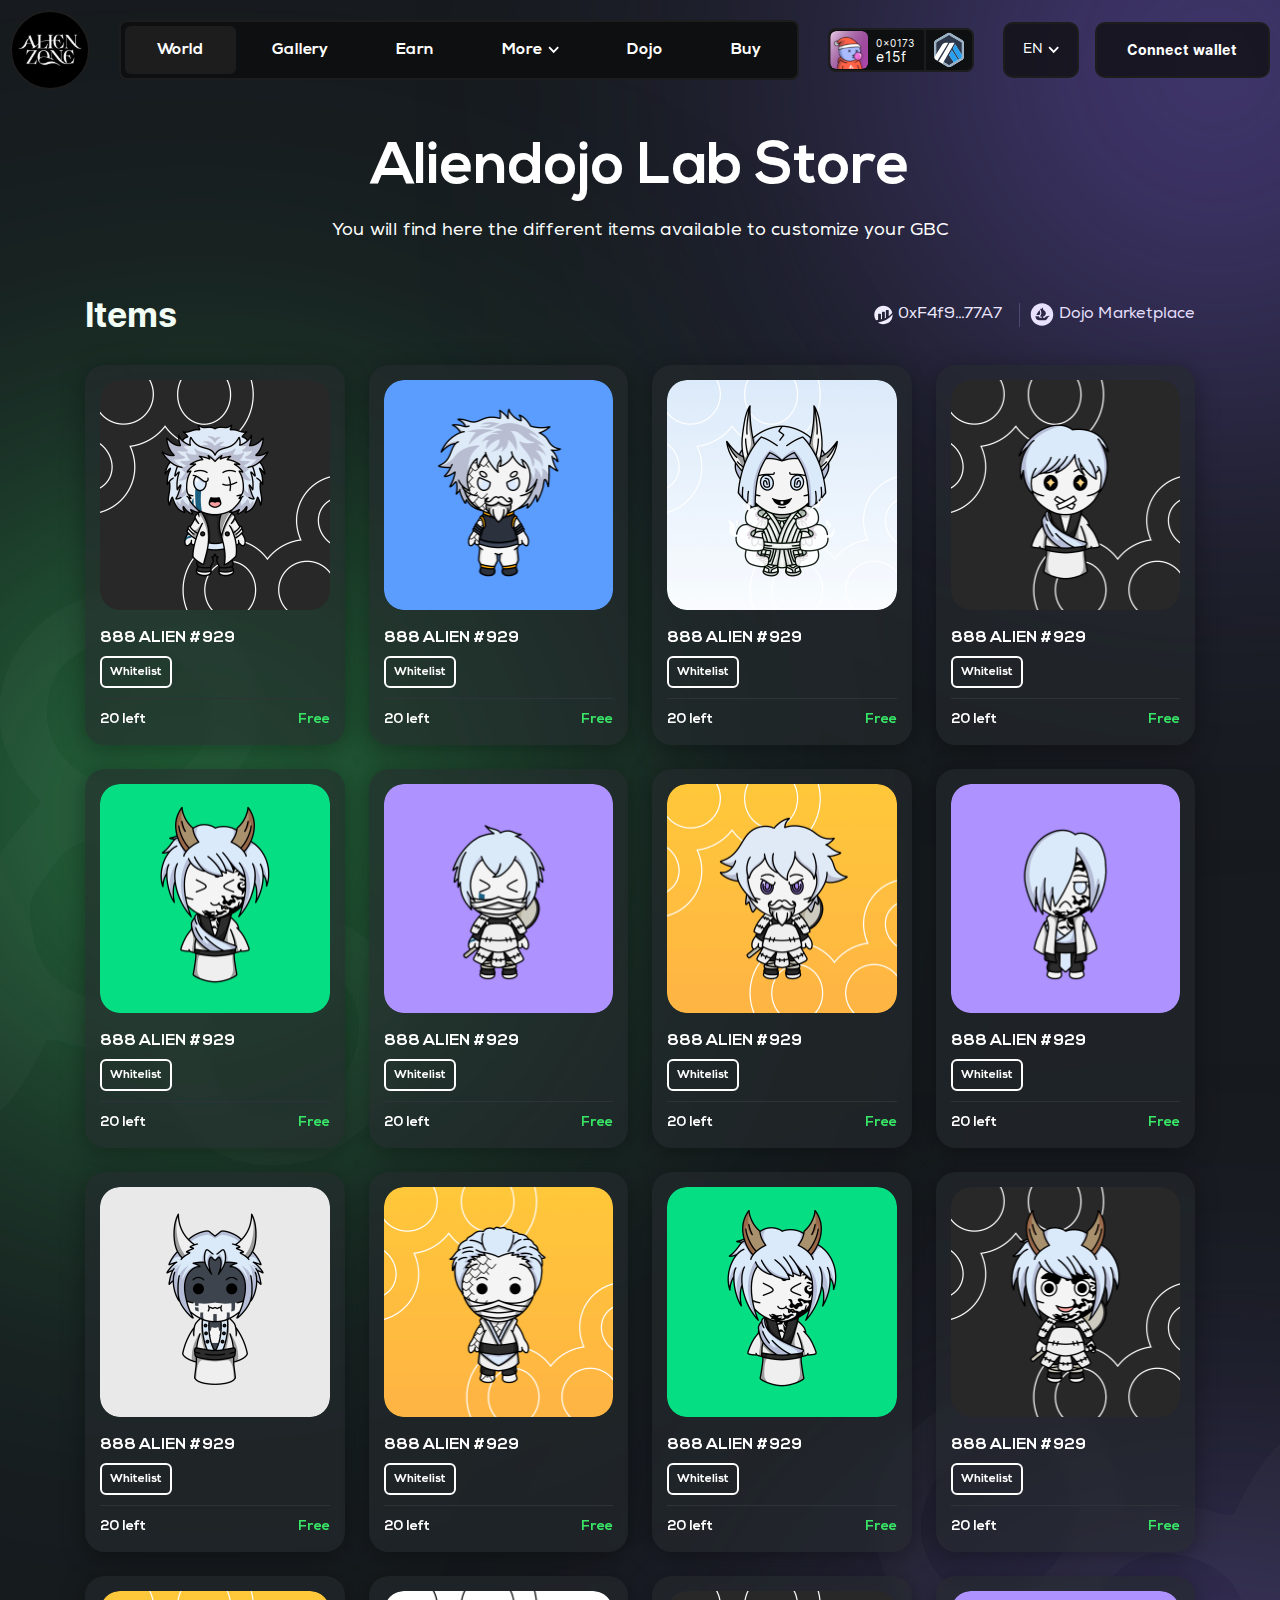
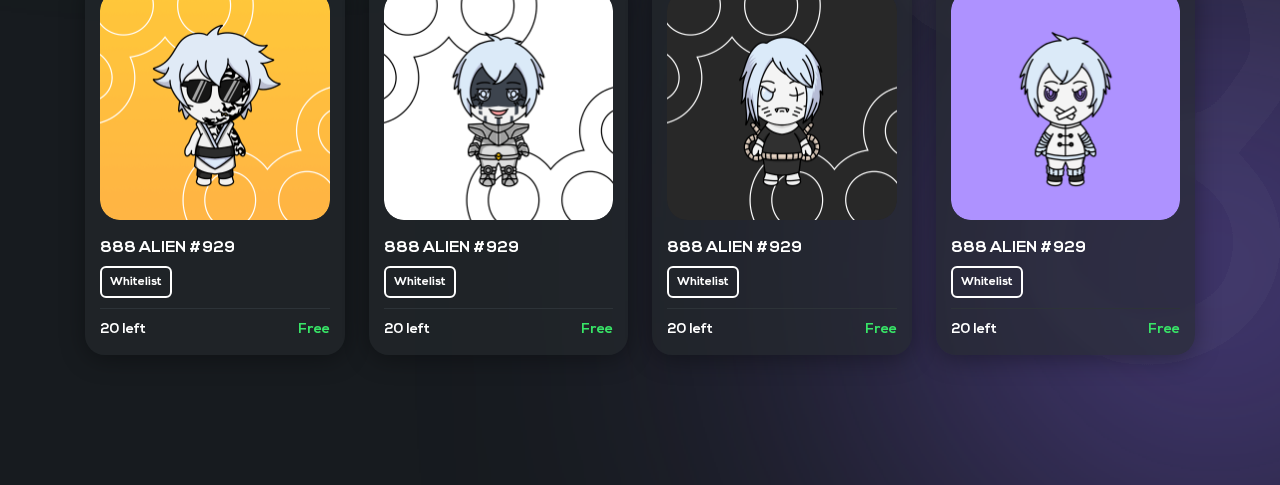
==== commit b71a4afc: "Fixes form text files" ====
--- a/store.html
+++ b/store.html
@@ -72,8 +72,26 @@
               <li>
                 <a href="#" class="nav-link hover:bg-[#1D1D1D]">Earn</a>
               </li>
-              <li>
-                <a href="#" class="nav-link hover:bg-[#1D1D1D]">More</a>
+              <li class="nav-link-drop">
+                <a href="#" class="nav-link nav-link-more hover:bg-[#1D1D1D]">
+                  More
+                  <svg
+                    width="11"
+                    height="8"
+                    viewBox="0 0 11 8"
+                    fill="none"
+                    xmlns="http://www.w3.org/2000/svg"
+                  >
+                    <path
+                      d="M9.56209 0.500903L5.66948 4.39351L1.76282 0.500903L0.469971 1.79375L5.65543 7.24622L10.8549 1.79375L9.56209 0.500903Z"
+                      fill="white"
+                    />
+                  </svg>
+                </a>
+                <div class="nav-link-drop-list">
+                  <a href="#">More option</a>
+                  <a href="#">More option</a>
+                </div>
               </li>
               <li>
                 <a href="#" class="nav-link hover:bg-[#1D1D1D]">Dojo</a>
@@ -198,9 +216,26 @@
             <li>
               <a
                 href="#"
-                class="font-nexa text-base font-bold leading-5 text-white"
-                >More</a
-              >
+                class="font-nexa text-base font-bold leading-5 text-white menu-drop-link"
+              >
+                More
+                <svg
+                  width="11"
+                  height="8"
+                  viewBox="0 0 11 8"
+                  fill="none"
+                  xmlns="http://www.w3.org/2000/svg"
+                >
+                  <path
+                    d="M9.56209 0.500903L5.66948 4.39351L1.76282 0.500903L0.469971 1.79375L5.65543 7.24622L10.8549 1.79375L9.56209 0.500903Z"
+                    fill="white"
+                  />
+                </svg>
+              </a>
+              <div class="menu-drop-list">
+                <a href="#">more option</a>
+                <a href="#">more option</a>
+              </div>
             </li>
             <li>
               <a
--- a/css/main.css
+++ b/css/main.css
@@ -2904,4 +2904,16 @@
   font-size: 16px;
   color: #fff;
   margin-top: 15px;
+}
+
+.amount-drop-main {
+  background-color: transparent;
+  color: #fff;
+  outline: none;
+  cursor: pointer;
+  padding-bottom: 20px;
+}
+
+.approve:disabled {
+  background-color: rgba(221, 214, 214, 0.4);
 }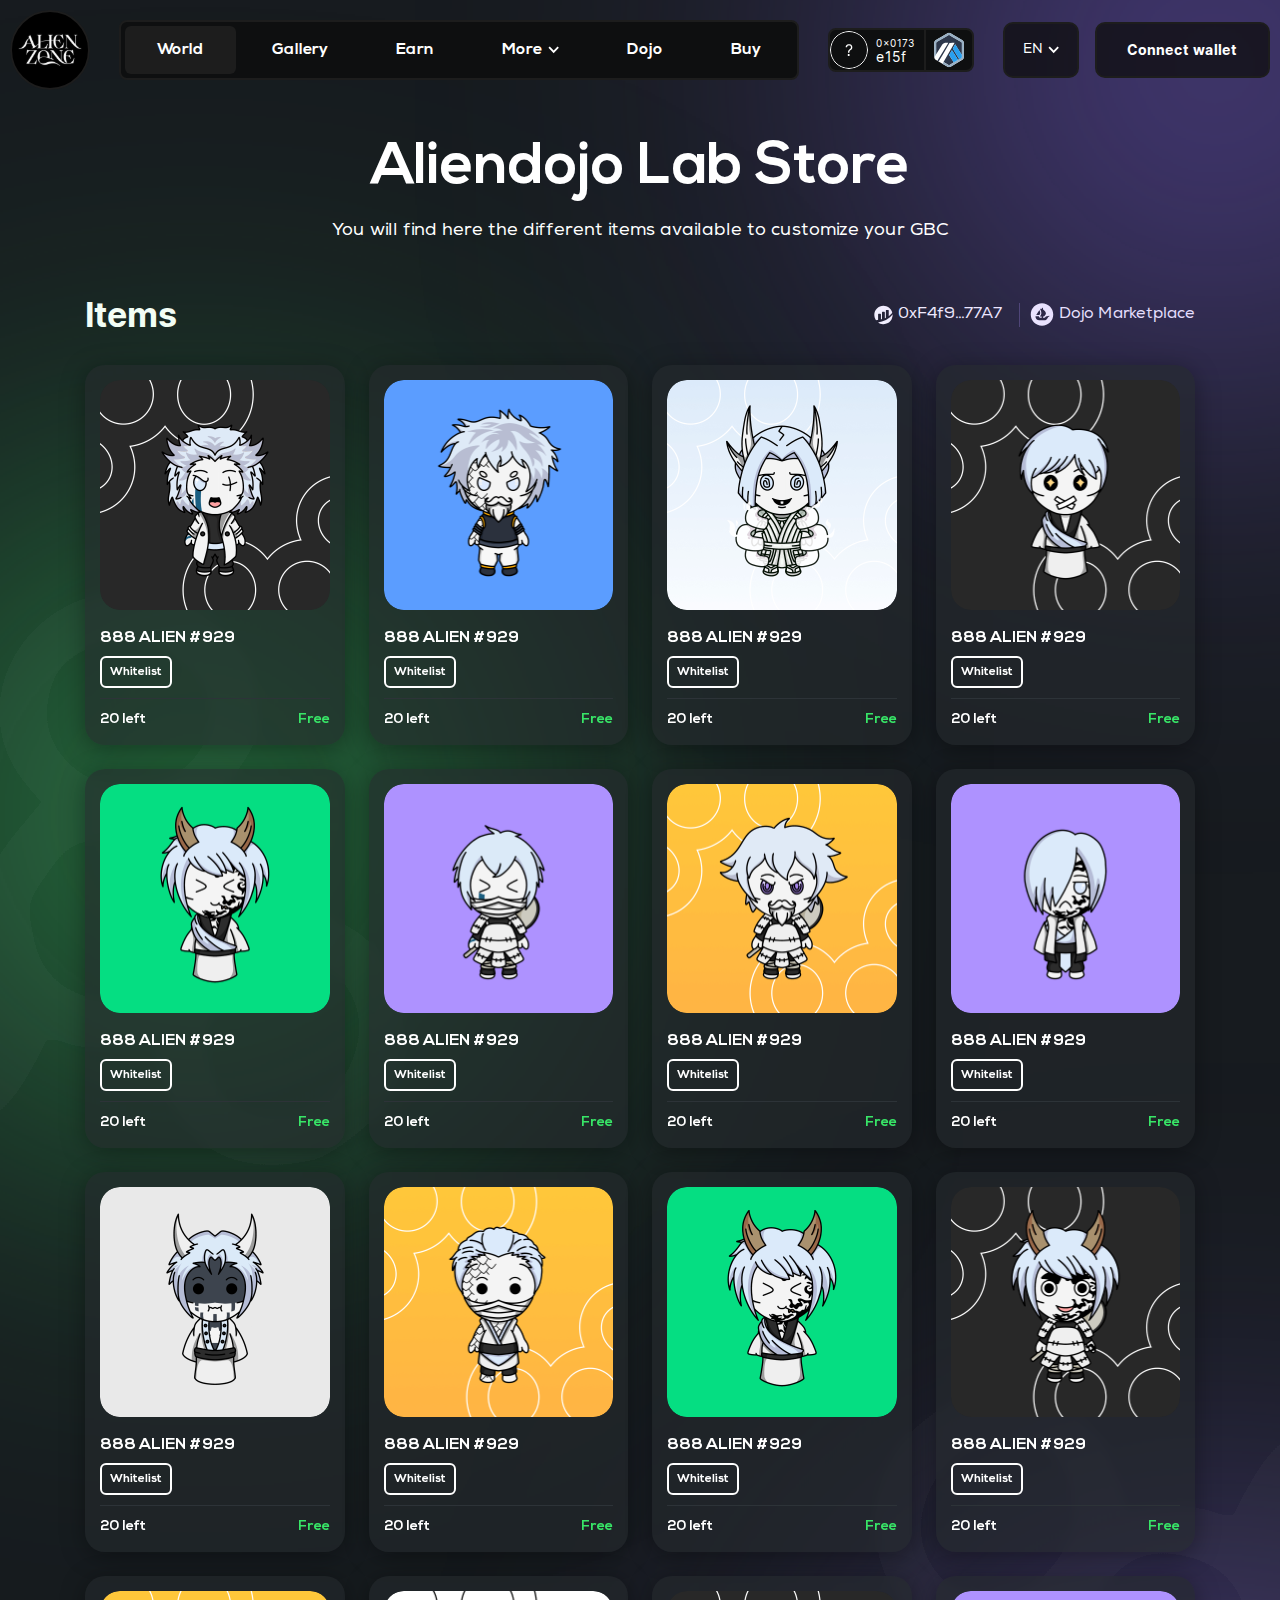
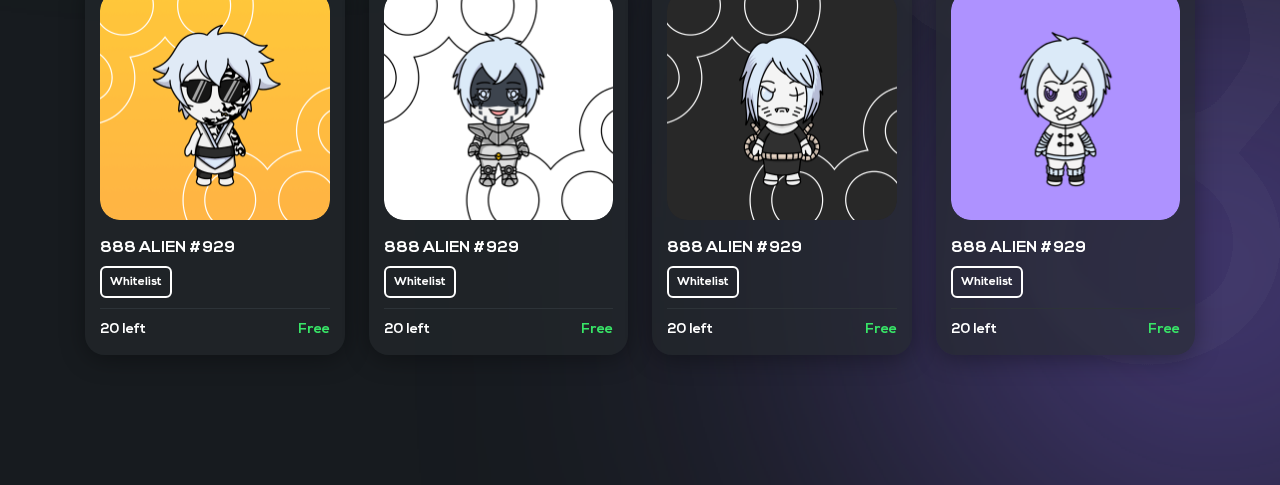
==== commit 81591099: "updates 30.07.2023" ====
--- a/store.html
+++ b/store.html
@@ -7,7 +7,7 @@
     <link rel="stylesheet" href="./css/main.css" />
     <script defer src="./js/main.js"></script>
   </head>
-  <body>
+  <body class="unlogged">
     <div class="wrapper relative min-h-screen w-full overflow-hidden">
       <!-- Lines -->
       <!--div
@@ -107,8 +107,13 @@
           >
             <div class="flex items-center pr-[10px]">
               <img
-                class="mr-2 h-[38px] w-[38px] overflow-hidden rounded-[6px] object-cover"
+                class="mr-2 h-[38px] header-avatar w-[38px] overflow-hidden rounded-[6px] object-cover"
                 src="./img/user-avatar.svg"
+                alt="User avatar"
+              />
+              <img
+                class="mr-2 h-[38px] header-avatar-anonym w-[38px] overflow-hidden rounded-[6px] object-cover"
+                src="./img/avatar-anonym.svg"
                 alt="User avatar"
               />
               <div class="">
@@ -152,30 +157,40 @@
                 class="header-lang-drop absolute left-0 top-full hidden w-full flex-col border-2 border-[#1D1D1D] bg-[#0D0D0D]/75"
               >
                 <button
-                  data-lang="RU"
+                  data-lang="FR"
                   class="px-[18px] py-2 text-left font-nexa text-[14px] uppercase leading-5 text-white"
                 >
-                  RU
+                  FR
                 </button>
-                <button
-                  data-lang="AZ"
-                  class="px-[18px] py-2 text-left font-nexa text-[14px] uppercase leading-5 text-white"
-                >
-                  AZ
-                </button>
-                <button
-                  data-lang="EN"
-                  class="px-[18px] py-2 text-left font-nexa text-[14px] uppercase leading-5 text-white"
-                >
-                  EN
-                </button>
               </div>
             </div>
-            <button
-              class="inline-block w-full items-center rounded-[10px] border-2 border-[#1D1D1D] bg-[#0D0D0D]/75 px-[30px] py-[13px] font-nexa text-[14px] font-bold leading-5 text-white transition-all hover:border-darkcolor hover:bg-[#1D1D1D]"
-            >
-              Connect wallet
-            </button>
+            <div class="connect-btn-box">
+              <button
+                class="inline-block w-full h-full items-center rounded-[10px] border-2 border-[#1D1D1D] bg-[#0D0D0D]/75 px-[30px] py-[13px] font-nexa text-[14px] font-bold leading-5 text-white transition-all hover:border-darkcolor hover:bg-[#1D1D1D]"
+              >
+                Connect wallet
+              </button>
+              <div
+                class="connect-btn-alert mt-[10px] inline-flex items-center gap-[7px] rounded-lg border-[1px] border-dashed border-[#C8144A] p-[10px] xs:mt-5"
+              >
+                <svg
+                  width="18"
+                  height="18"
+                  viewBox="0 0 18 18"
+                  fill="none"
+                  xmlns="http://www.w3.org/2000/svg"
+                >
+                  <path
+                    d="M17.626 13.4982L11.2675 1.80957C10.2459 0.0896862 7.7555 0.087401 6.73252 1.80957L0.374304 13.4982C-0.670047 15.2556 0.594347 17.4811 2.64125 17.4811H15.3585C17.4037 17.4811 18.6704 15.2574 17.626 13.4982ZM9 15.3717C8.41858 15.3717 7.94531 14.8984 7.94531 14.317C7.94531 13.7356 8.41858 13.2623 9 13.2623C9.58141 13.2623 10.0547 13.7356 10.0547 14.317C10.0547 14.8984 9.58141 15.3717 9 15.3717ZM10.0547 11.1529C10.0547 11.7343 9.58141 12.2076 9 12.2076C8.41858 12.2076 7.94531 11.7343 7.94531 11.1529V5.8795C7.94531 5.29808 8.41858 4.82481 9 4.82481C9.58141 4.82481 10.0547 5.29808 10.0547 5.8795V11.1529Z"
+                    fill="#C8144A"
+                  />
+                </svg>
+                <span
+                  class="font-nexa text-sm font-normal leading-none text-[#C8144A]"
+                  >Metamask is not installed</span
+                >
+              </div>
+            </div>
           </div>
           <div
             class="hidden h-[30px] w-[30px] items-center justify-center px-[4px] py-[5px] xlg:flex"
@@ -277,22 +292,10 @@
               class="menu-lang-drop absolute left-0 top-full hidden w-full flex-col border-2 border-[#1D1D1D] bg-[#0D0D0D]"
             >
               <button
-                data-lang="RU"
+                data-lang="FR"
                 class="px-[18px] py-2 text-center font-nexa text-[14px] uppercase leading-5 text-white"
               >
-                RU
-              </button>
-              <button
-                data-lang="AZ"
-                class="px-[18px] py-2 text-center font-nexa text-[14px] uppercase leading-5 text-white"
-              >
-                AZ
-              </button>
-              <button
-                data-lang="EN"
-                class="px-[18px] py-2 text-center font-nexa text-[14px] uppercase leading-5 text-white"
-              >
-                EN
+                FR
               </button>
             </div>
           </div>
--- a/css/main.css
+++ b/css/main.css
@@ -1933,7 +1933,7 @@
 
 /* ITEM BUY */
 
-.item-select.buy::before {
+/* .item-select.buy::before {
   content: "";
   width: 35px;
   height: 35px;
@@ -1945,6 +1945,12 @@
   right: -13px;
   top: -13px;
   z-index: 3;
+} */
+
+.item-select.buy a {
+  position: absolute;
+  right: -13px;
+  top: -13px;
 }
 
 
@@ -2915,5 +2921,156 @@
 }
 
 .approve:disabled {
-  background-color: rgba(221, 214, 214, 0.4);
+  filter: grayscale(1);
+  opacity: 0.2;
+}
+
+.item-select .balance {
+  position: absolute;
+  font-size: 12px;
+  right: 5px;
+  bottom: 5px;
+  color: black;
+  font-weight: 700;
+  pointer-events: none;
+}
+
+.item-select.buy img {
+  filter: grayscale(1) contrast(60%);
+}
+
+.item-select.buy .balance {
+  display: none;
+}
+
+.item-select .balance b {
+  font-weight: 700;
+}
+
+.amount-form {
+  width: 100%;
+  display: flex;
+  align-items: center;
+  justify-content: space-between;
+}
+
+#amount {
+  font-family: 'Nexa';
+  padding: 10px;
+  width: 100px;
+  background-color: transparent;
+  border-bottom: 1px solid #fff;
+  outline: none;
+  color: #fff;
+  font-size: 18px;
+  width: 100%;
+  max-width: 200px;
+  cursor: pointer;
+}
+
+/* 30.07.2023 */
+
+.connect-btn-box {
+  position: relative;
+}
+
+.connect-btn-alert {
+  position: absolute;
+  right: 0;
+  top: 100%;
+  background-color: #0e0f10;
+  display: none;
+  text-align: center;
+}
+
+.connect-btn-alert.active {
+  display: flex;
+  gap: 0;
+  padding-top: 5px;
+  padding-bottom: 5px;
+}
+
+.connect-btn-alert.active svg {
+  width: 45px;
+  height: auto;
+}
+
+.connect-btn-alert.active span {
+  line-height: 20px;
+}
+
+body .header-avatar-anonym {
+  display: none;
+}
+
+body.unlogged .header-avatar-anonym {
+  display: block;
+  border-radius: 50%;
+  overflow: hidden;
+}
+
+
+
+body.unlogged .header-avatar {
+  display: none;
+}
+
+.connect-btn-box button {
+  pointer-events: none;
+}
+
+body.unlogged .connect-btn-box button {
+  pointer-events: all;
+}
+
+.btn-download:disabled {
+  background: rgba(255, 255, 255, 0.3);
+  color: #fff;
+  border: 2px solid #fff;
+  opacity: 0.4;
+}
+
+.set-pfp {
+  border: 2px solid #fff;
+}
+
+
+.set-pfp:disabled {
+  background: rgba(255, 255, 255, 0.3);
+  color: #fff;
+  border: 2px solid #fff;
+  opacity: 0.4;
+}
+
+body.unlogged .top-dropdown {
+  display: none;
+}
+
+body.unlogged .items-content {
+  display: none;
+}
+
+body.unlogged .items-cta-btns {
+  display: none;
+}
+
+body.unlogged #capture img {
+  display: none;
+  background: #242d34 !important;
+}
+
+body.unlogged #capture {
+  background-color: #242d34;
+}
+
+.item-select {
+  border-radius: 15px;
+}
+
+.item-select.selected {
+  border: 3px solid #fff;
+}
+
+.item-select.selected.active {
+  border: 3px solid #47f074;
 }